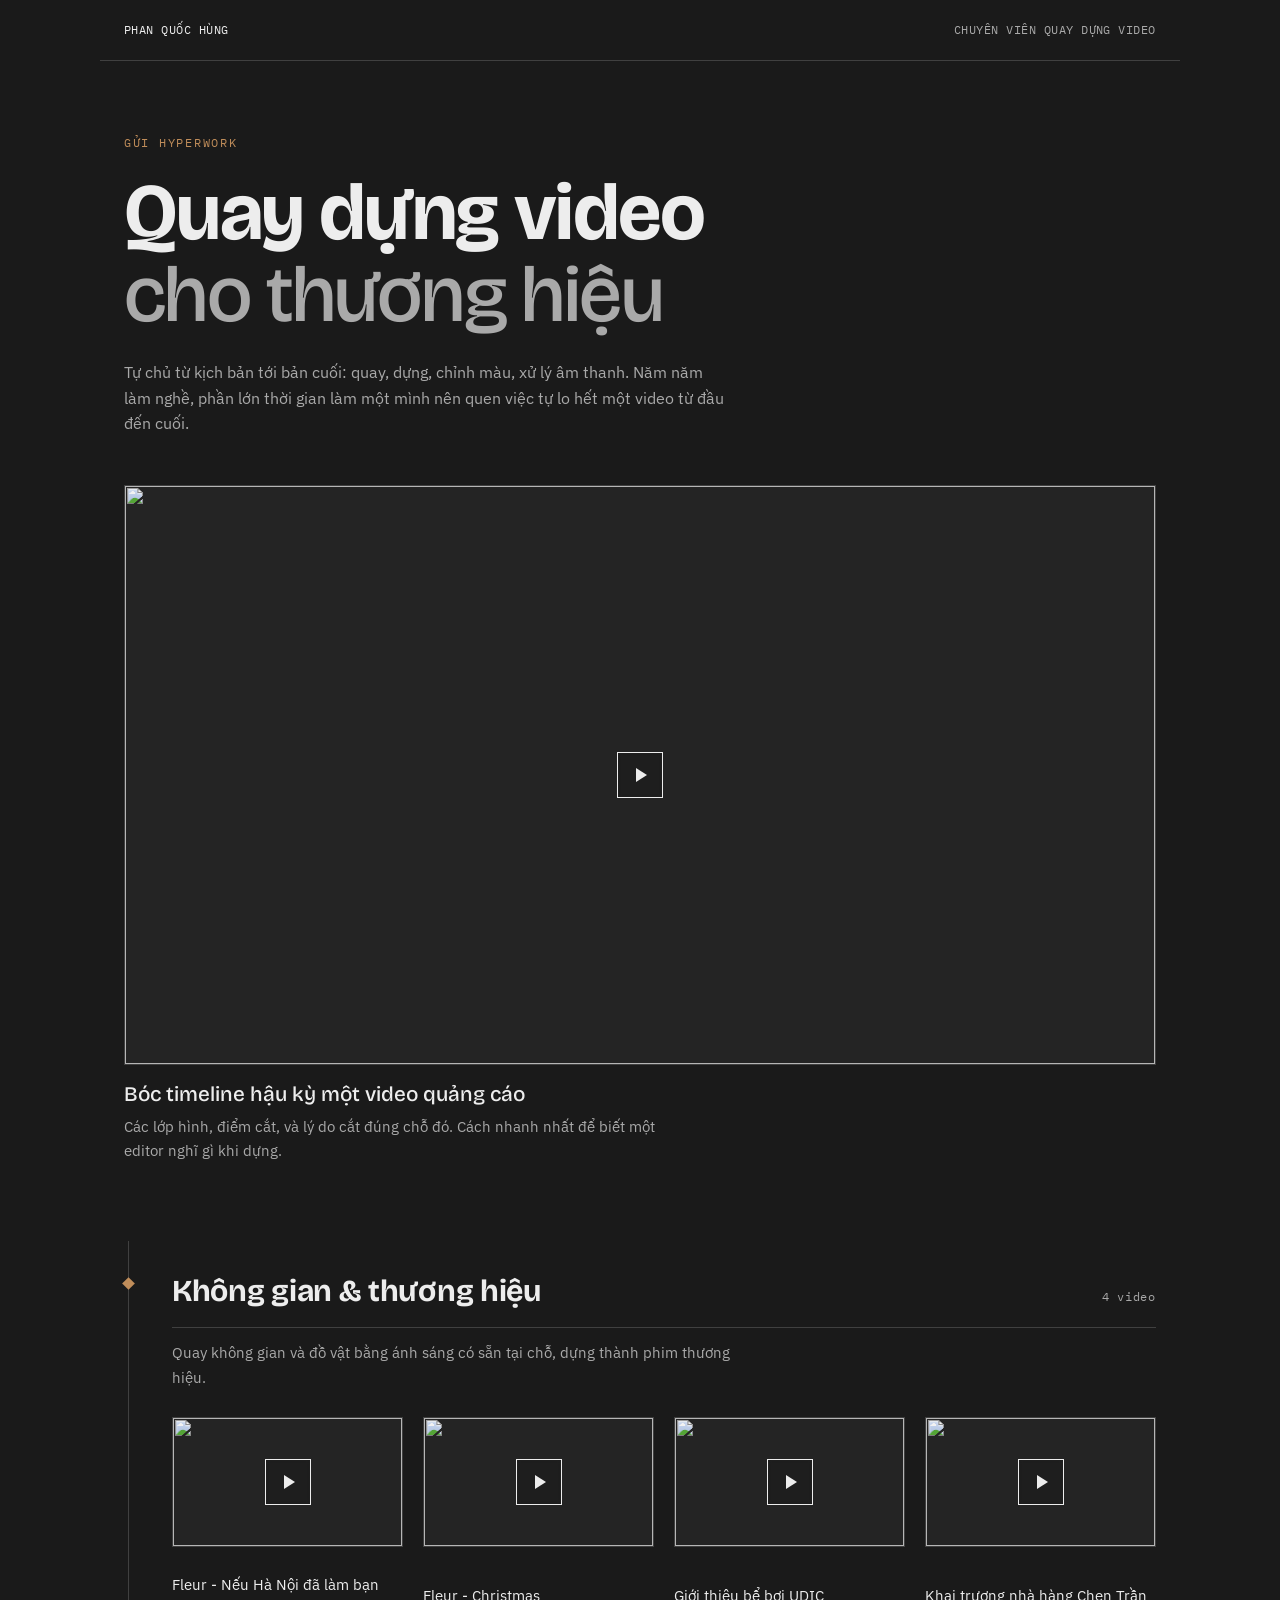
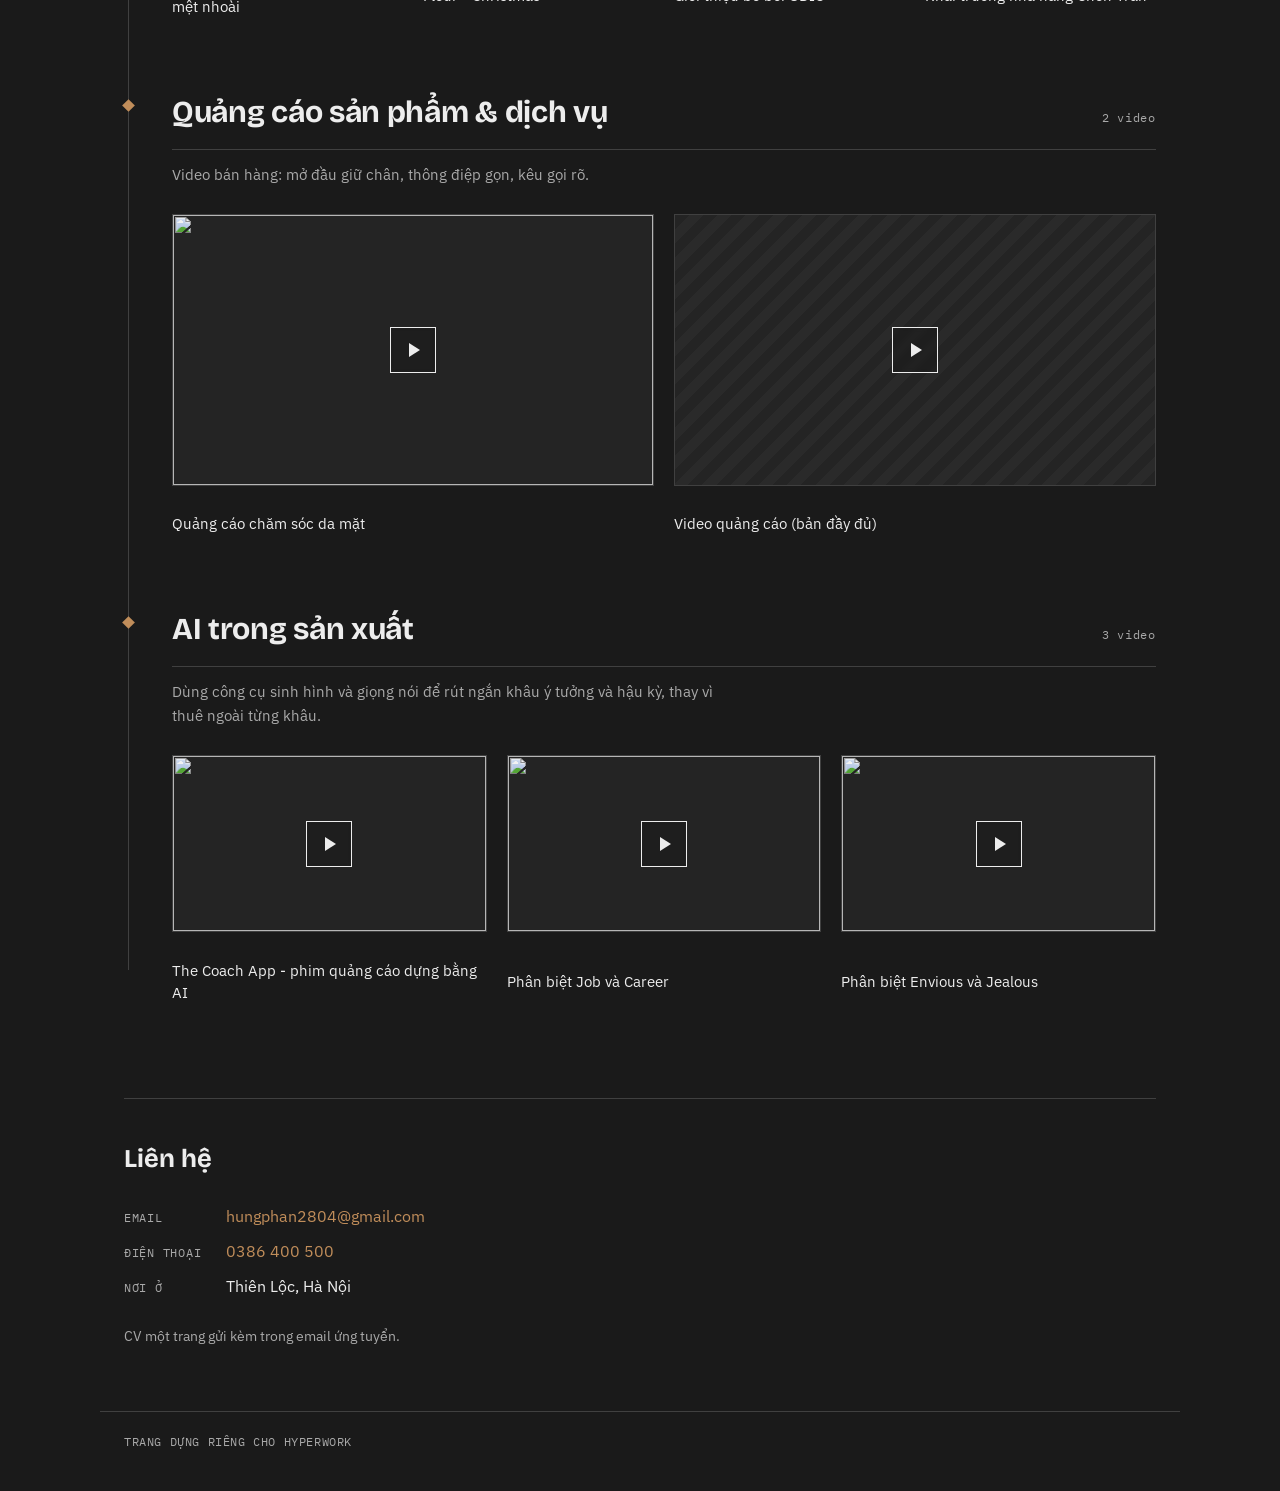
==== hyperwork/index.html @ 37f756fa "[Gemini-Mac] Them trang portfolio rieng cho HyperWork (fix khung video 16:9 va mau sac)" ====
<!DOCTYPE html>
<html lang="vi">
<head>
  <meta charset="UTF-8" />
  <meta name="viewport" content="width=device-width, initial-scale=1.0" />
  <title>Phan Quốc Hùng — Quay dựng video</title>
  <meta name="description" content="Portfolio video của Phan Quốc Hùng, gửi HyperWork cho vị trí Chuyên viên Quay dựng Video." />
  <!-- Trang nay viet cho MOT cong ty, khong phai trang cong khai. -->
  <meta name="robots" content="noindex" />
  <link rel="preconnect" href="https://fonts.googleapis.com" />
  <link rel="preconnect" href="https://fonts.gstatic.com" crossorigin />
  <link href="https://fonts.googleapis.com/css2?family=Bricolage+Grotesque:opsz,wght@12..96,500;12..96,700&family=IBM+Plex+Mono:wght@400;500&family=IBM+Plex+Sans:wght@400;500&display=swap" rel="stylesheet" />
  <link rel="stylesheet" href="styles.css" />
</head>
<body>

<a class="bo-qua" href="#tac-pham">Bỏ qua, xem video</a>

<header class="dinh">
  <span class="dinh-ten">Phan Quốc Hùng</span>
  <span class="dinh-viec">Chuyên viên Quay dựng Video</span>
</header>

<main>
  <!-- ===== MO MAN: dat thang quan bai manh nhat len truoc ===== -->
  <section class="mo-man">
    <p class="nhan">Gửi HyperWork</p>
    <h1>
      Quay dựng video<br />
      <em>cho thương hiệu</em>
    </h1>
    <p class="dan">
      Tự chủ từ kịch bản tới bản cuối: quay, dựng, chỉnh màu, xử lý âm thanh.
      Năm năm làm nghề, phần lớn thời gian làm một mình nên quen việc tự lo hết
      một video từ đầu đến cuối.
    </p>

    <figure class="hero" id="hero"></figure>
  </section>

  <!-- ===== CAC NHOM TAC PHAM (app.js do vao) ===== -->
  <div id="tac-pham" class="truc"></div>

  <!-- ===== LIEN HE ===== -->
  <section class="lien-he" id="lien-he">
    <h2>Liên hệ</h2>
    <dl id="bang-lien-he"></dl>
    <p class="ghi-chu">CV một trang gửi kèm trong email ứng tuyển.</p>
  </section>
</main>

<footer class="chan">
  <span>Trang dựng riêng cho HyperWork</span>
</footer>

<script src="../data.js"></script>
<script src="videos.js"></script>
<script src="app.js"></script>
</body>
</html>
---- hyperwork/styles.css ----
/* ============================================================
   styles.css - trang portfolio video gui HyperWork

   Bang mau lay tu hyperwork.vn (charcoal #303030 + xam #a9a9a9),
   day sau thanh nen toi. Accent #C08D5A la mau go oc cho - vat lieu
   cua the gioi ban lam viec, khong phai mau neon.
   Moi cap mau da do tuong phan bang so truoc khi chot:
     chu #EDEDED / nen        14.87:1
     xam #A9A9A9 / mat the     6.60:1
     accent #C08D5A / mat the  5.32:1
   Vach #404040 chi la duong ke phu tro (khoi da tach bang khoang
   trang + tieu de), khong mang thong tin nen khong can dat 3:1.
   ============================================================ */

:root {
  --nen: #1a1a1a;
  --mat: #242424;
  --vach: #404040;
  --chu: #ededed;
  --chu-mo: #a9a9a9;
  --accent: #c08d5a;

  /* Du phong deu la sans-serif: neu mang ben nhan chan Google Fonts,
     trang van giu dung tinh than thay vi roi ve serif. */
  --display: "Bricolage Grotesque", "Helvetica Neue", Arial, sans-serif;
  --than: "IBM Plex Sans", system-ui, "Helvetica Neue", Arial, sans-serif;
  --mono: "IBM Plex Mono", ui-monospace, "SF Mono", Menlo, monospace;

  --rong: 1080px;
  --le-truc: 3rem; /* cho duong timeline doc ben trai */
}

*, *::before, *::after { box-sizing: border-box; }

body {
  margin: 0;
  background: var(--nen);
  color: var(--chu);
  font-family: var(--than);
  font-size: 1rem;
  line-height: 1.6;
  -webkit-font-smoothing: antialiased;
}

img { max-width: 100%; display: block; }

a { color: var(--accent); }

:focus-visible {
  outline: 2px solid var(--accent);
  outline-offset: 3px;
}

.bo-qua {
  position: absolute;
  left: -9999px;
}
.bo-qua:focus {
  left: 1rem;
  top: 1rem;
  z-index: 10;
  background: var(--accent);
  color: var(--nen);
  padding: 0.5rem 0.9rem;
  border-radius: 2px;
  text-decoration: none;
}

/* ---------- Thanh dinh ---------- */
.dinh {
  display: flex;
  justify-content: space-between;
  gap: 1rem;
  flex-wrap: wrap;
  max-width: var(--rong);
  margin: 0 auto;
  padding: 1.25rem 1.5rem;
  border-bottom: 1px solid var(--vach);
  font-family: var(--mono);
  font-size: 0.78rem;
  letter-spacing: 0.04em;
  text-transform: uppercase;
  color: var(--chu-mo);
}
.dinh-ten { color: var(--chu); }

main {
  max-width: var(--rong);
  margin: 0 auto;
  padding: 0 1.5rem;
}

/* ---------- Mo man ---------- */
.mo-man { padding: 4.5rem 0 3rem; }

.nhan {
  font-family: var(--mono);
  font-size: 0.78rem;
  letter-spacing: 0.14em;
  text-transform: uppercase;
  color: var(--accent);
  margin: 0 0 1.25rem;
}

.mo-man h1 {
  font-family: var(--display);
  font-weight: 700;
  font-size: clamp(2.5rem, 7vw, 5rem);
  line-height: 1.02;
  letter-spacing: -0.02em;
  margin: 0 0 1.5rem;
}
.mo-man h1 em {
  font-style: normal;
  font-weight: 500;
  color: var(--chu-mo);
}

.dan {
  max-width: 60ch;
  color: var(--chu-mo);
  margin: 0 0 3rem;
}

/* ---------- The video mo man ---------- */
.hero { margin: 0; }

.hero .khung { aspect-ratio: 16 / 9; }

.hero figcaption {
  margin-top: 1rem;
  display: grid;
  gap: 0.35rem;
  max-width: 56ch;
}
.hero .hero-ten {
  font-family: var(--display);
  font-weight: 500;
  font-size: 1.3rem;
  line-height: 1.3;
}
.hero .hero-chu-thich {
  color: var(--chu-mo);
  font-size: 0.95rem;
}

/* ---------- Truc timeline + cac nhom ---------- */
/* Duong doc + diem hinh thoi la ngon ngu cua ban dung phim
   (keyframe trong Premiere dung la hinh thoi). No neo vao chinh
   video mo man: mot ban boc timeline. */
.truc { position: relative; }

@media (min-width: 900px) {
  .truc { padding-left: var(--le-truc); }
  .truc::before {
    content: "";
    position: absolute;
    left: 4px; /* khop tam diem keyframe (rong 9px) ben duoi */
    top: 1.9rem;
    bottom: 3rem;
    width: 1px;
    background: var(--vach);
  }
}

.nhom { padding: 3.5rem 0 0; position: relative; }

.nhom-dau {
  /* Moc cho diem keyframe: neo vao DONG TIEU DE, khong phai dinh khoi,
     de diem luon ngang hang voi ten nhom. */
  position: relative;
  display: flex;
  align-items: baseline;
  justify-content: space-between;
  gap: 1rem;
  flex-wrap: wrap;
  border-bottom: 1px solid var(--vach);
  padding-bottom: 0.75rem;
  margin-bottom: 0.75rem;
}

.nhom h2 {
  font-family: var(--display);
  font-weight: 700;
  font-size: clamp(1.4rem, 3vw, 1.9rem);
  letter-spacing: -0.01em;
  margin: 0;
}

/* Diem keyframe tren truc */
@media (min-width: 900px) {
  .nhom h2::before {
    content: "";
    position: absolute;
    left: calc(var(--le-truc) * -1);
    top: 0.42em;
    width: 9px;
    height: 9px;
    background: var(--accent);
    transform: rotate(45deg);
  }
}

.dem {
  font-family: var(--mono);
  font-size: 0.78rem;
  letter-spacing: 0.06em;
  color: var(--chu-mo);
  white-space: nowrap;
}

.nhom-mo-ta {
  color: var(--chu-mo);
  max-width: 62ch;
  margin: 0 0 1.75rem;
  font-size: 0.95rem;
}

.luoi {
  display: grid;
  /* auto-fit chu khong phai auto-fill: cac nhom co 2, 3, 4 video deu lap
     day mot hang, khong de lai o trong hay hang le mot the. */
  grid-template-columns: repeat(auto-fit, minmax(200px, 1fr));
  gap: 1.5rem 1.25rem;
}

/* ---------- The video ---------- */
.the { display: grid; gap: 0.7rem; }

.khung,
.khung-iframe,
.the iframe,
.hero iframe {
  position: relative;
  aspect-ratio: 16 / 9;
  background: var(--mat);
  border: 1px solid var(--vach);
  overflow: hidden;
  padding: 0;
  width: 100%;
  cursor: pointer;
  display: block;
}

.khung img {
  width: 100%;
  height: 100%;
  object-fit: cover;
  filter: brightness(0.95);
  transition: filter 0.3s ease, transform 0.3s ease;
}

.khung:hover img,
.khung:focus-visible img {
  filter: brightness(1.08);
  transform: scale(1.03);
}

/* Nut phat */
.phat {
  position: absolute;
  inset: 0;
  display: grid;
  place-items: center;
  pointer-events: none;
}
.phat span {
  width: 46px;
  height: 46px;
  border: 1px solid var(--chu);
  background: rgba(26, 26, 26, 0.55);
  backdrop-filter: blur(2px);
  display: grid;
  place-items: center;
  transition: background 0.25s ease, border-color 0.25s ease;
}
.phat span::after {
  content: "";
  border-left: 11px solid var(--chu);
  border-top: 7px solid transparent;
  border-bottom: 7px solid transparent;
  margin-left: 3px;
}
.khung:hover .phat span,
.khung:focus-visible .phat span {
  background: var(--accent);
  border-color: var(--accent);
}
.khung:hover .phat span::after,
.khung:focus-visible .phat span::after {
  border-left-color: var(--nen);
}

/* O thay the cho video Drive (khong lay duoc anh dai dien) */
.khung.khong-anh {
  display: grid;
  place-items: center;
  background:
    repeating-linear-gradient(
      135deg,
      var(--mat) 0 10px,
      #2a2a2a 10px 20px
    );
}

.khung iframe {
  width: 100%;
  height: 100%;
  border: 0;
  display: block;
}

.the-ten {
  font-size: 0.95rem;
  line-height: 1.45;
}

/* ---------- Lien he ---------- */
.lien-he {
  margin: 5rem 0 0;
  padding: 2.5rem 0 0;
  border-top: 1px solid var(--vach);
}
.lien-he h2 {
  font-family: var(--display);
  font-weight: 700;
  font-size: 1.6rem;
  margin: 0 0 1.5rem;
}
.lien-he dl {
  display: grid;
  grid-template-columns: max-content 1fr;
  gap: 0.6rem 1.5rem;
  margin: 0 0 1.5rem;
  align-items: baseline;
}
.lien-he dt {
  font-family: var(--mono);
  font-size: 0.78rem;
  letter-spacing: 0.06em;
  text-transform: uppercase;
  color: var(--chu-mo);
}
.lien-he dd { margin: 0; }
.lien-he dd a { text-decoration: none; }
.lien-he dd a:hover { text-decoration: underline; }
.ghi-chu { color: var(--chu-mo); font-size: 0.9rem; margin: 0; }

.chan {
  max-width: var(--rong);
  margin: 4rem auto 0;
  padding: 1.25rem 1.5rem 2.5rem;
  border-top: 1px solid var(--vach);
  font-family: var(--mono);
  font-size: 0.75rem;
  letter-spacing: 0.05em;
  text-transform: uppercase;
  color: var(--chu-mo);
}

/* ---------- Hien dan khi cuon ---------- */
.ra {
  opacity: 0;
  transform: translateY(14px);
  transition: opacity 0.6s ease, transform 0.6s ease;
}
.ra.hien { opacity: 1; transform: none; }

@media (prefers-reduced-motion: reduce) {
  *, *::before, *::after {
    animation-duration: 0.01ms !important;
    transition-duration: 0.01ms !important;
  }
  .ra { opacity: 1; transform: none; }
}

@media (max-width: 560px) {
  .mo-man { padding: 3rem 0 2rem; }
  .luoi { grid-template-columns: 1fr; }
  .lien-he dl { grid-template-columns: 1fr; gap: 0.15rem; }
  .lien-he dt { margin-top: 0.75rem; }
}
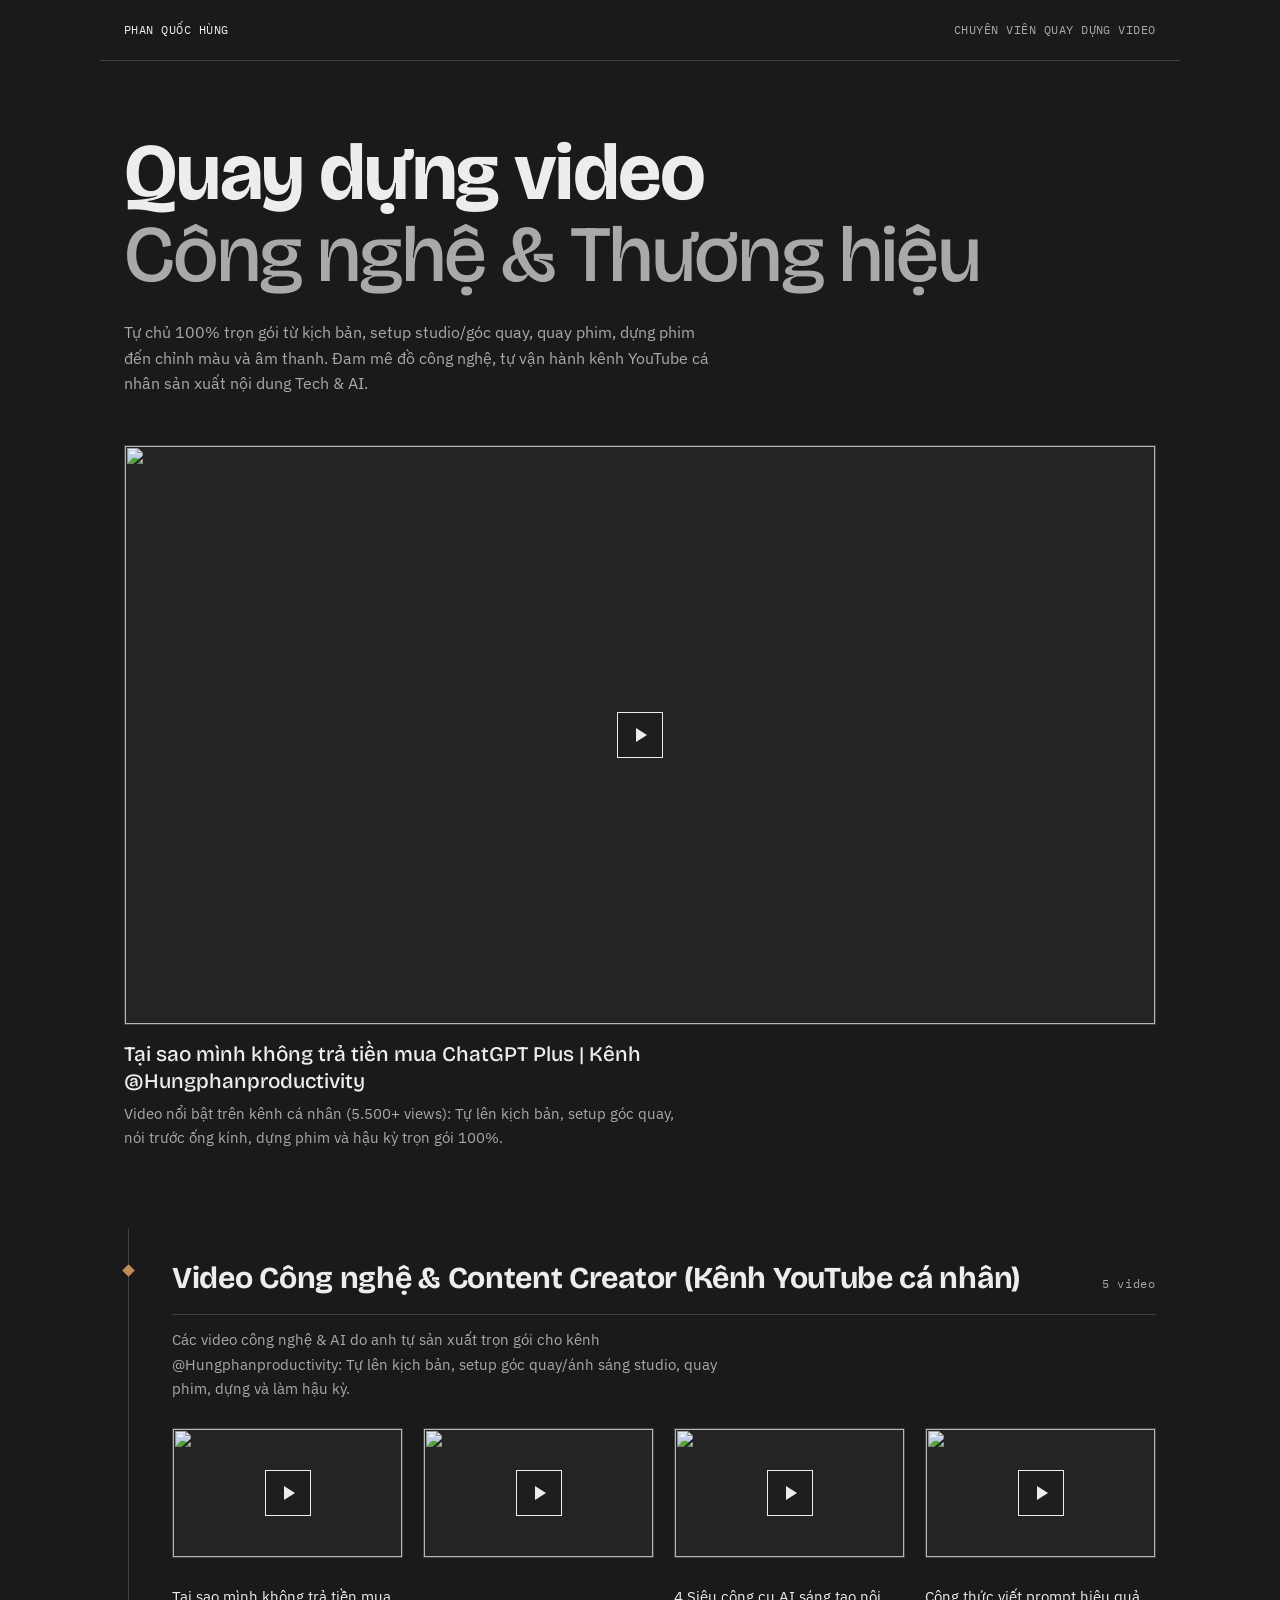
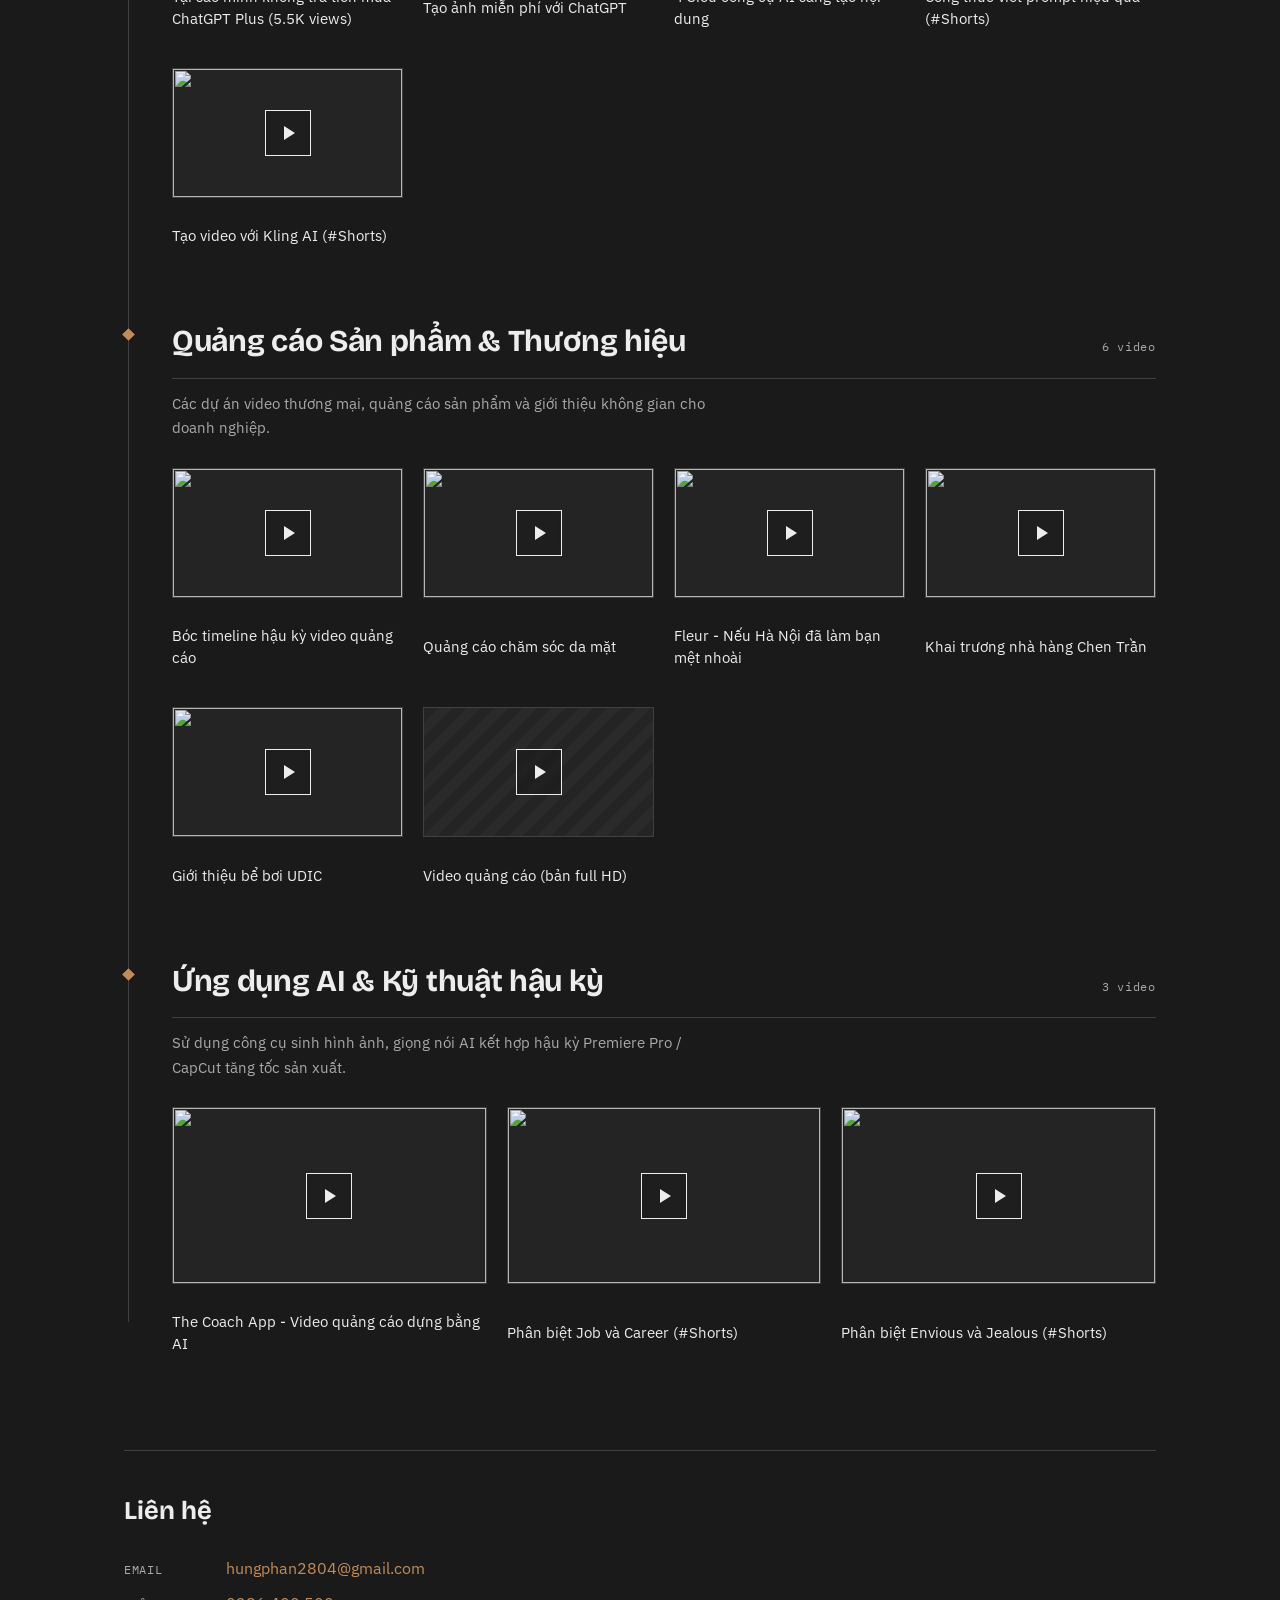
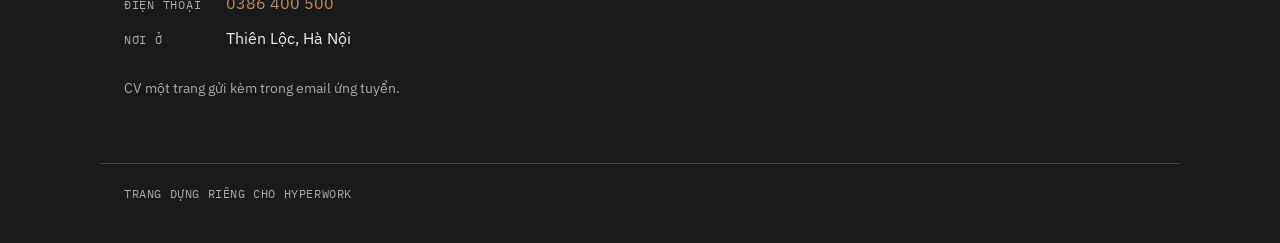
==== commit 85fdc383: "[Gemini-Mac] Bo nhan Giai HyperWork va dua cac video Tech YouTube len vi tri uu tien hang dau" ====
--- a/hyperwork/index.html
+++ b/hyperwork/index.html
@@ -24,15 +24,12 @@
 <main>
   <!-- ===== MO MAN: dat thang quan bai manh nhat len truoc ===== -->
   <section class="mo-man">
-    <p class="nhan">Gửi HyperWork</p>
     <h1>
       Quay dựng video<br />
-      <em>cho thương hiệu</em>
+      <em>Công nghệ &amp; Thương hiệu</em>
     </h1>
     <p class="dan">
-      Tự chủ từ kịch bản tới bản cuối: quay, dựng, chỉnh màu, xử lý âm thanh.
-      Năm năm làm nghề, phần lớn thời gian làm một mình nên quen việc tự lo hết
-      một video từ đầu đến cuối.
+      Tự chủ 100% trọn gói từ kịch bản, setup studio/góc quay, quay phim, dựng phim đến chỉnh màu và âm thanh. Đam mê đồ công nghệ, tự vận hành kênh YouTube cá nhân sản xuất nội dung Tech &amp; AI.
     </p>
 
     <figure class="hero" id="hero"></figure>
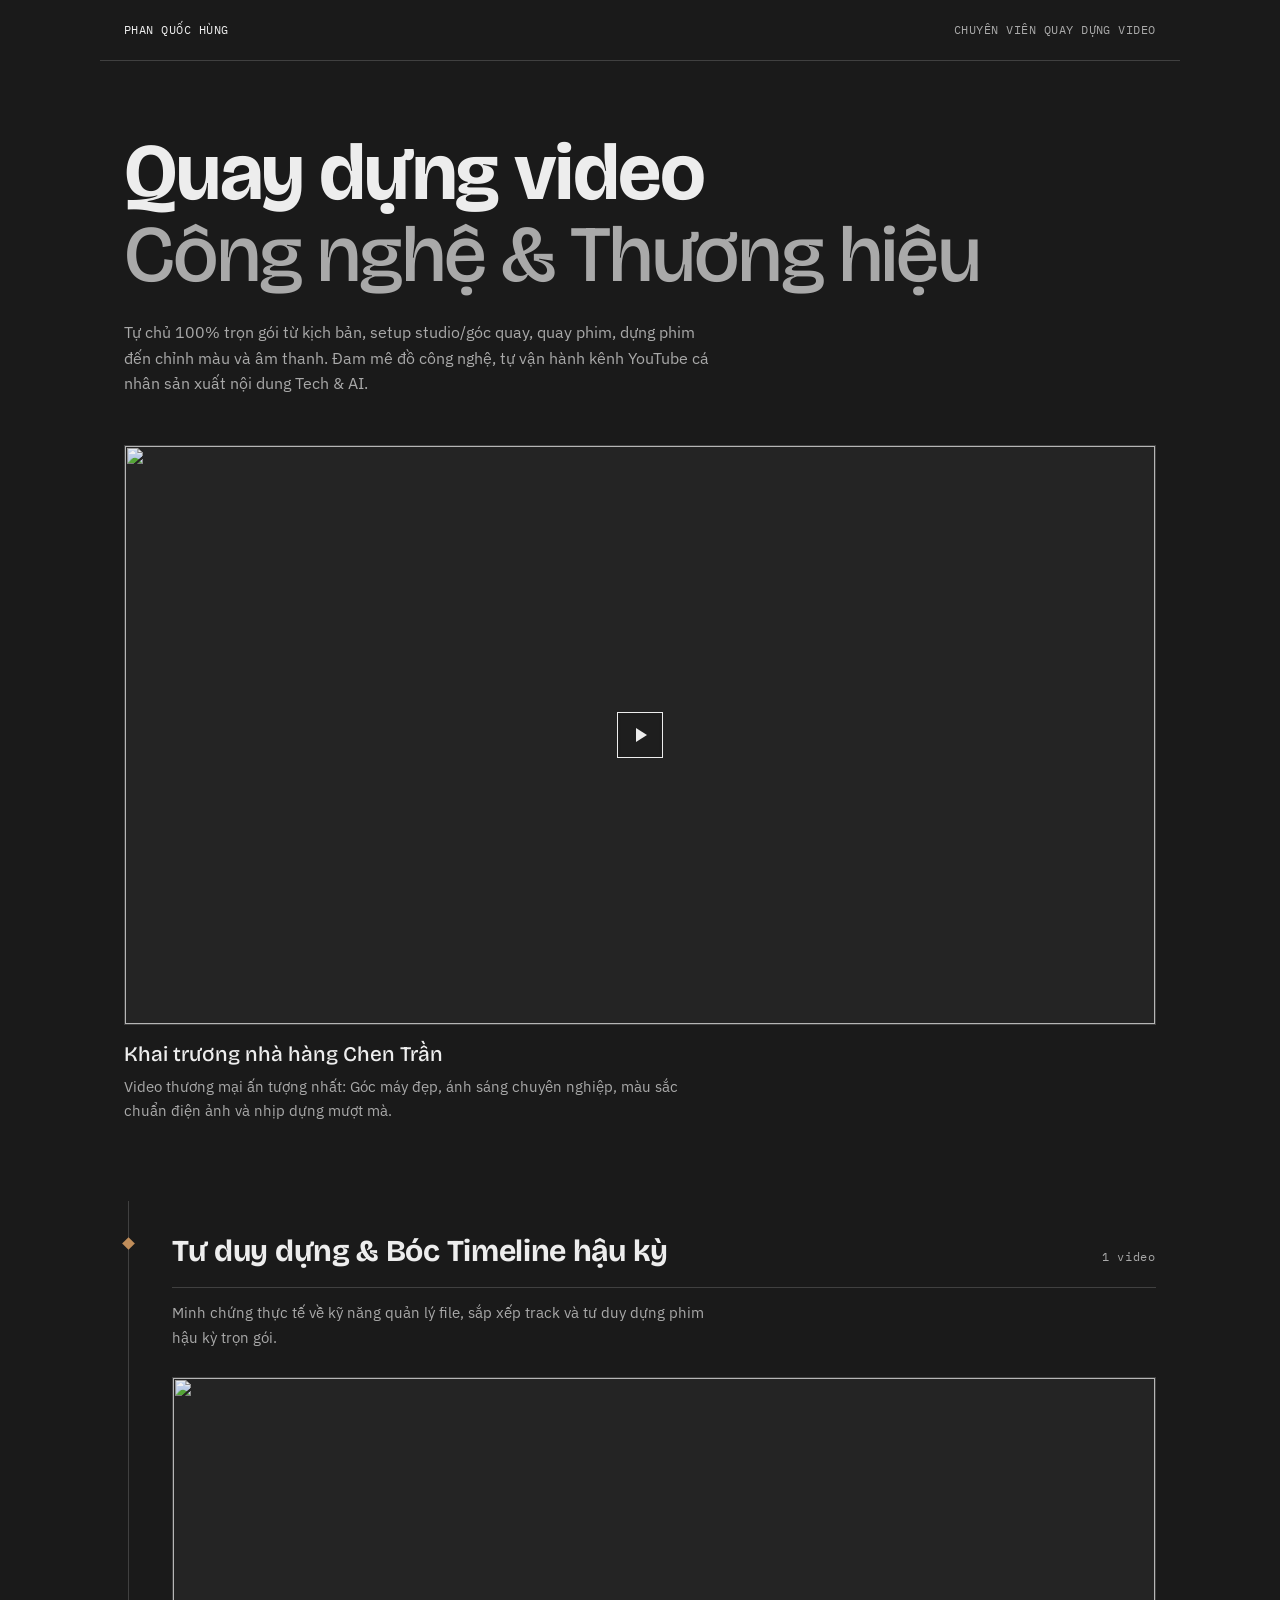
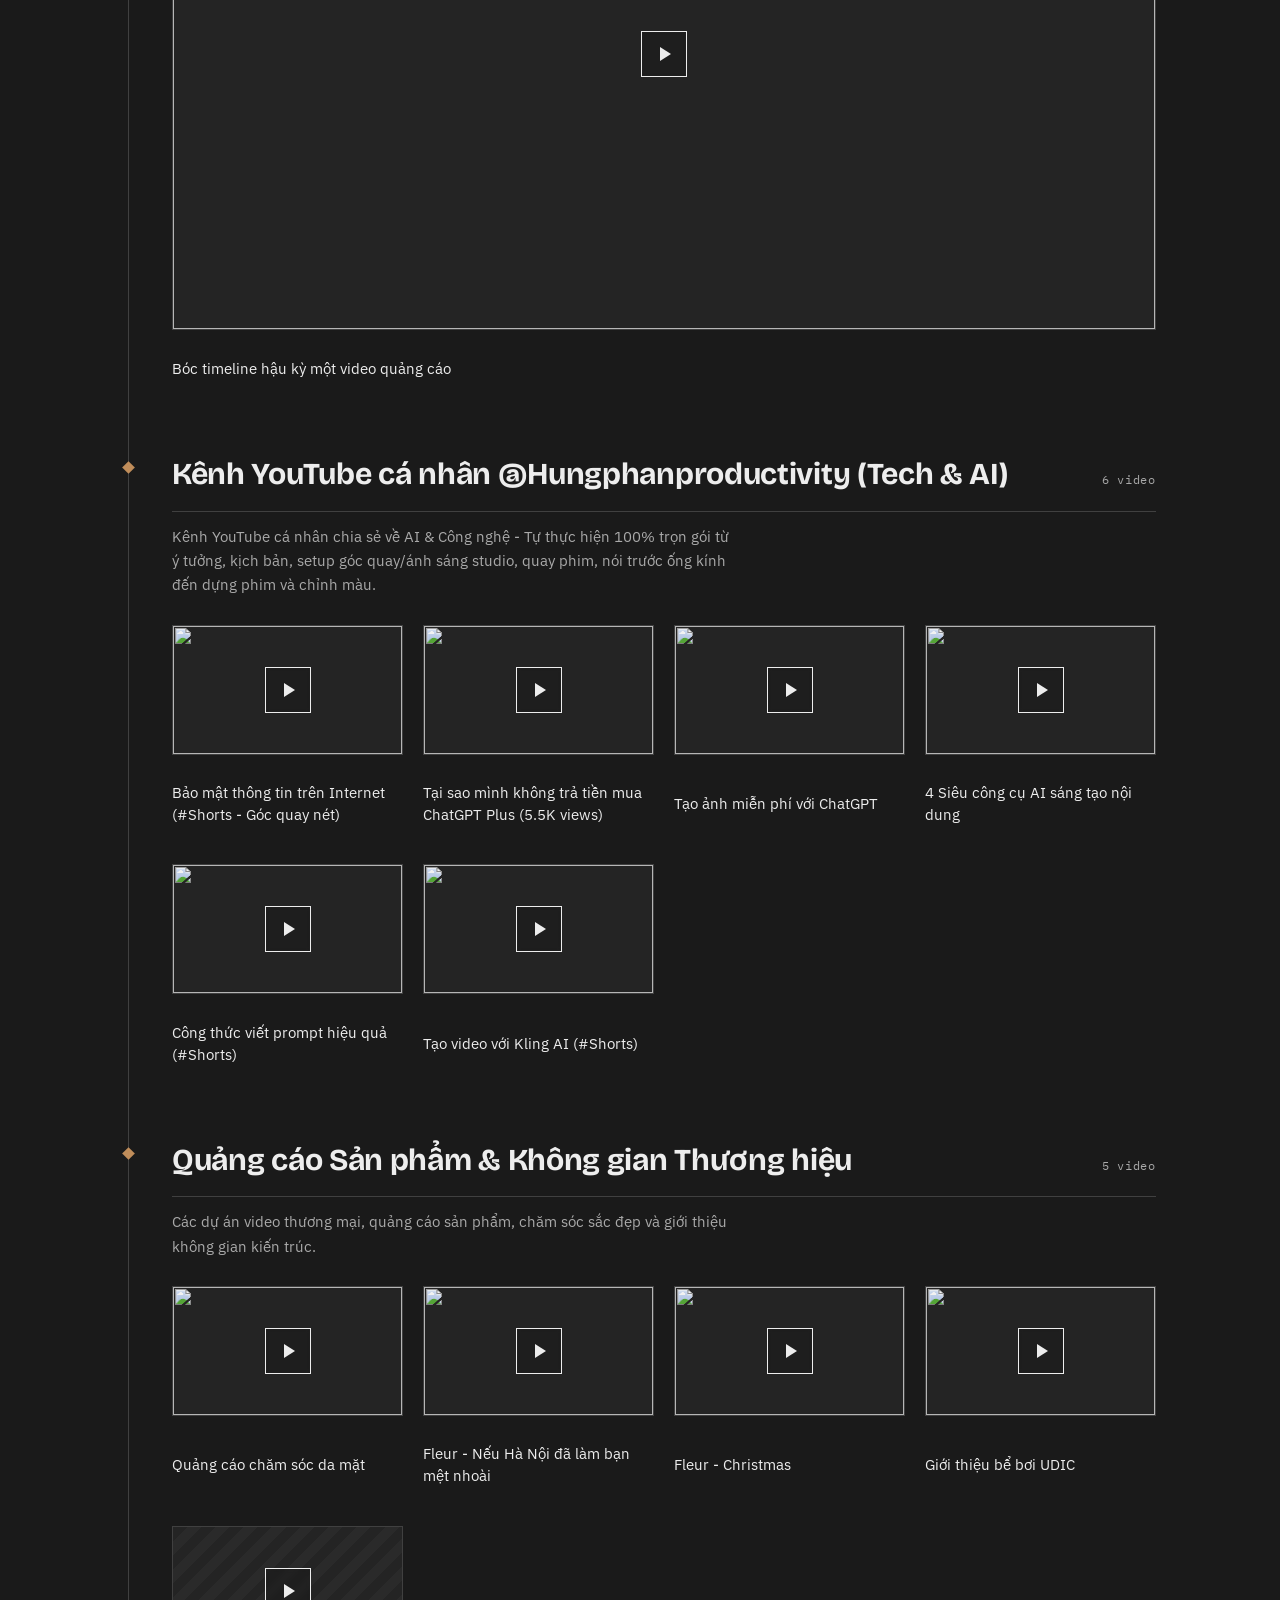
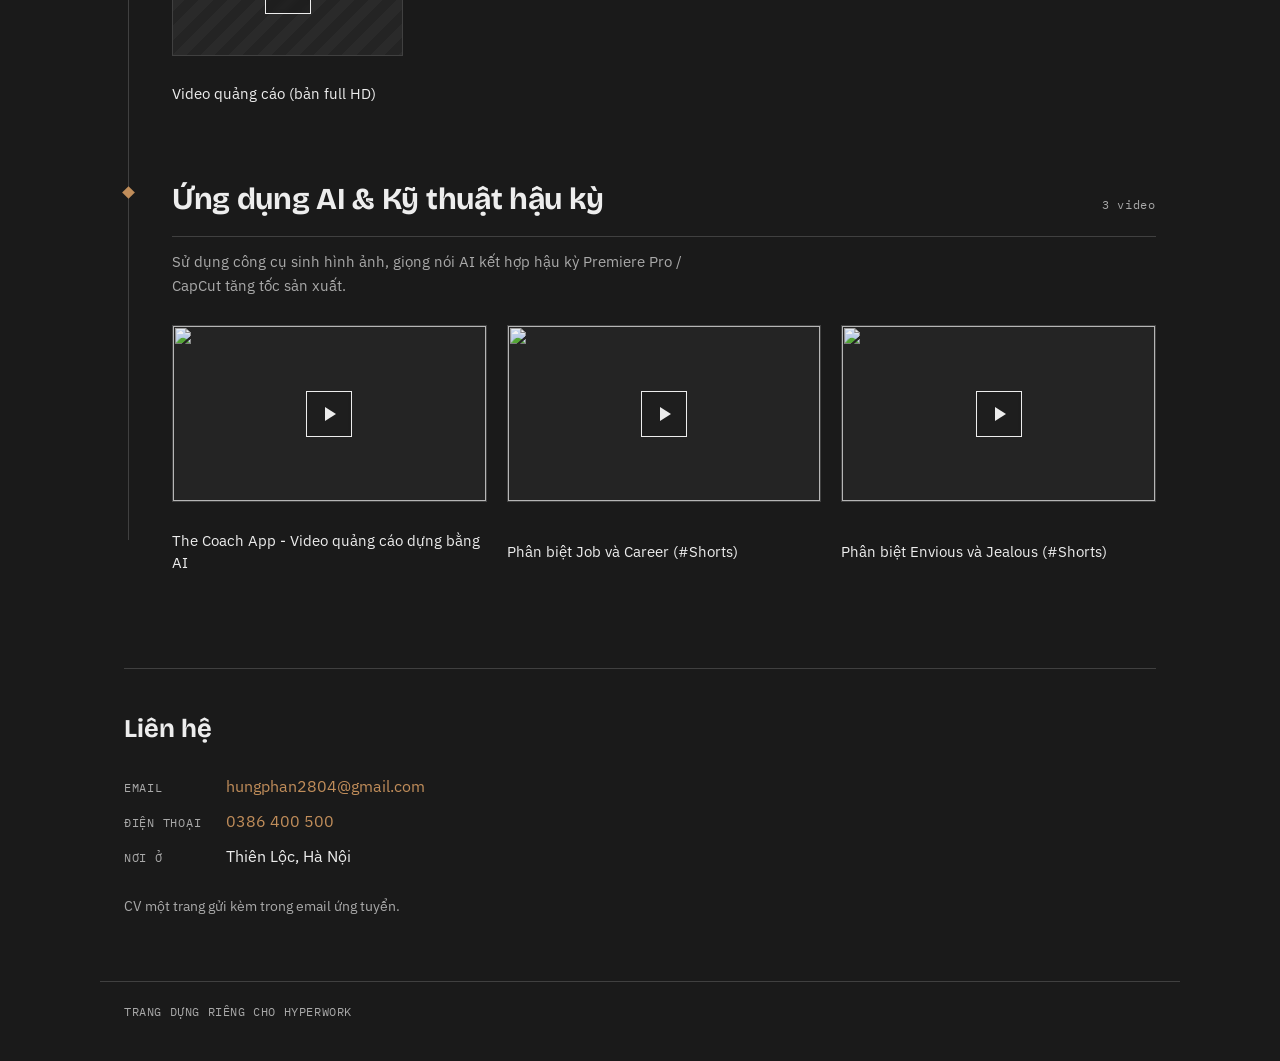
==== commit 92968591: "[Gemini-Mac] Set Chen Tran video as hero, add timeline section, youtube channel section with shorts " ====
--- a/hyperwork/index.html
+++ b/hyperwork/index.html
@@ -10,7 +10,7 @@
   <link rel="preconnect" href="https://fonts.googleapis.com" />
   <link rel="preconnect" href="https://fonts.gstatic.com" crossorigin />
   <link href="https://fonts.googleapis.com/css2?family=Bricolage+Grotesque:opsz,wght@12..96,500;12..96,700&family=IBM+Plex+Mono:wght@400;500&family=IBM+Plex+Sans:wght@400;500&display=swap" rel="stylesheet" />
-  <link rel="stylesheet" href="styles.css" />
+  <link rel="stylesheet" href="styles.css?v=20260818_3" />
 </head>
 <body>
 
@@ -50,8 +50,8 @@
   <span>Trang dựng riêng cho HyperWork</span>
 </footer>
 
-<script src="../data.js"></script>
-<script src="videos.js"></script>
-<script src="app.js"></script>
+<script src="../data.js?v=20260818_3"></script>
+<script src="videos.js?v=20260818_3"></script>
+<script src="app.js?v=20260818_3"></script>
 </body>
 </html>
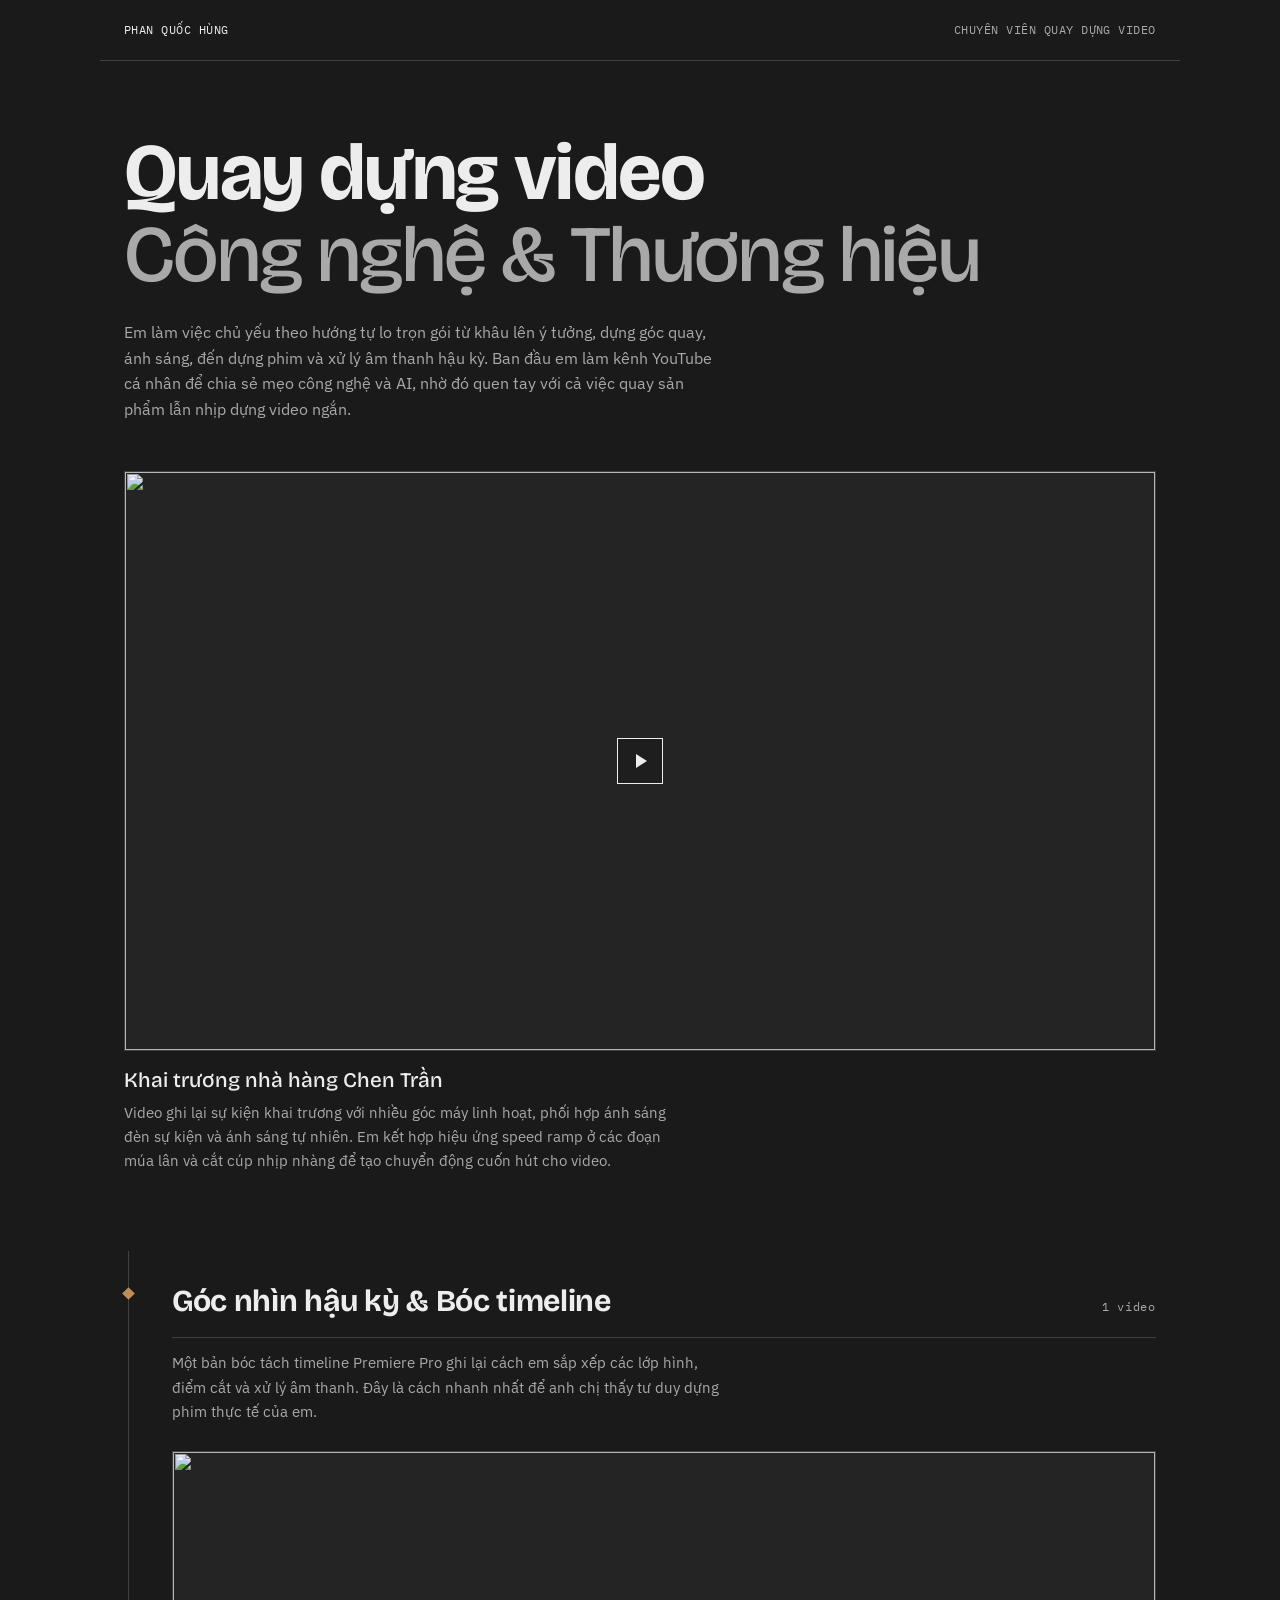
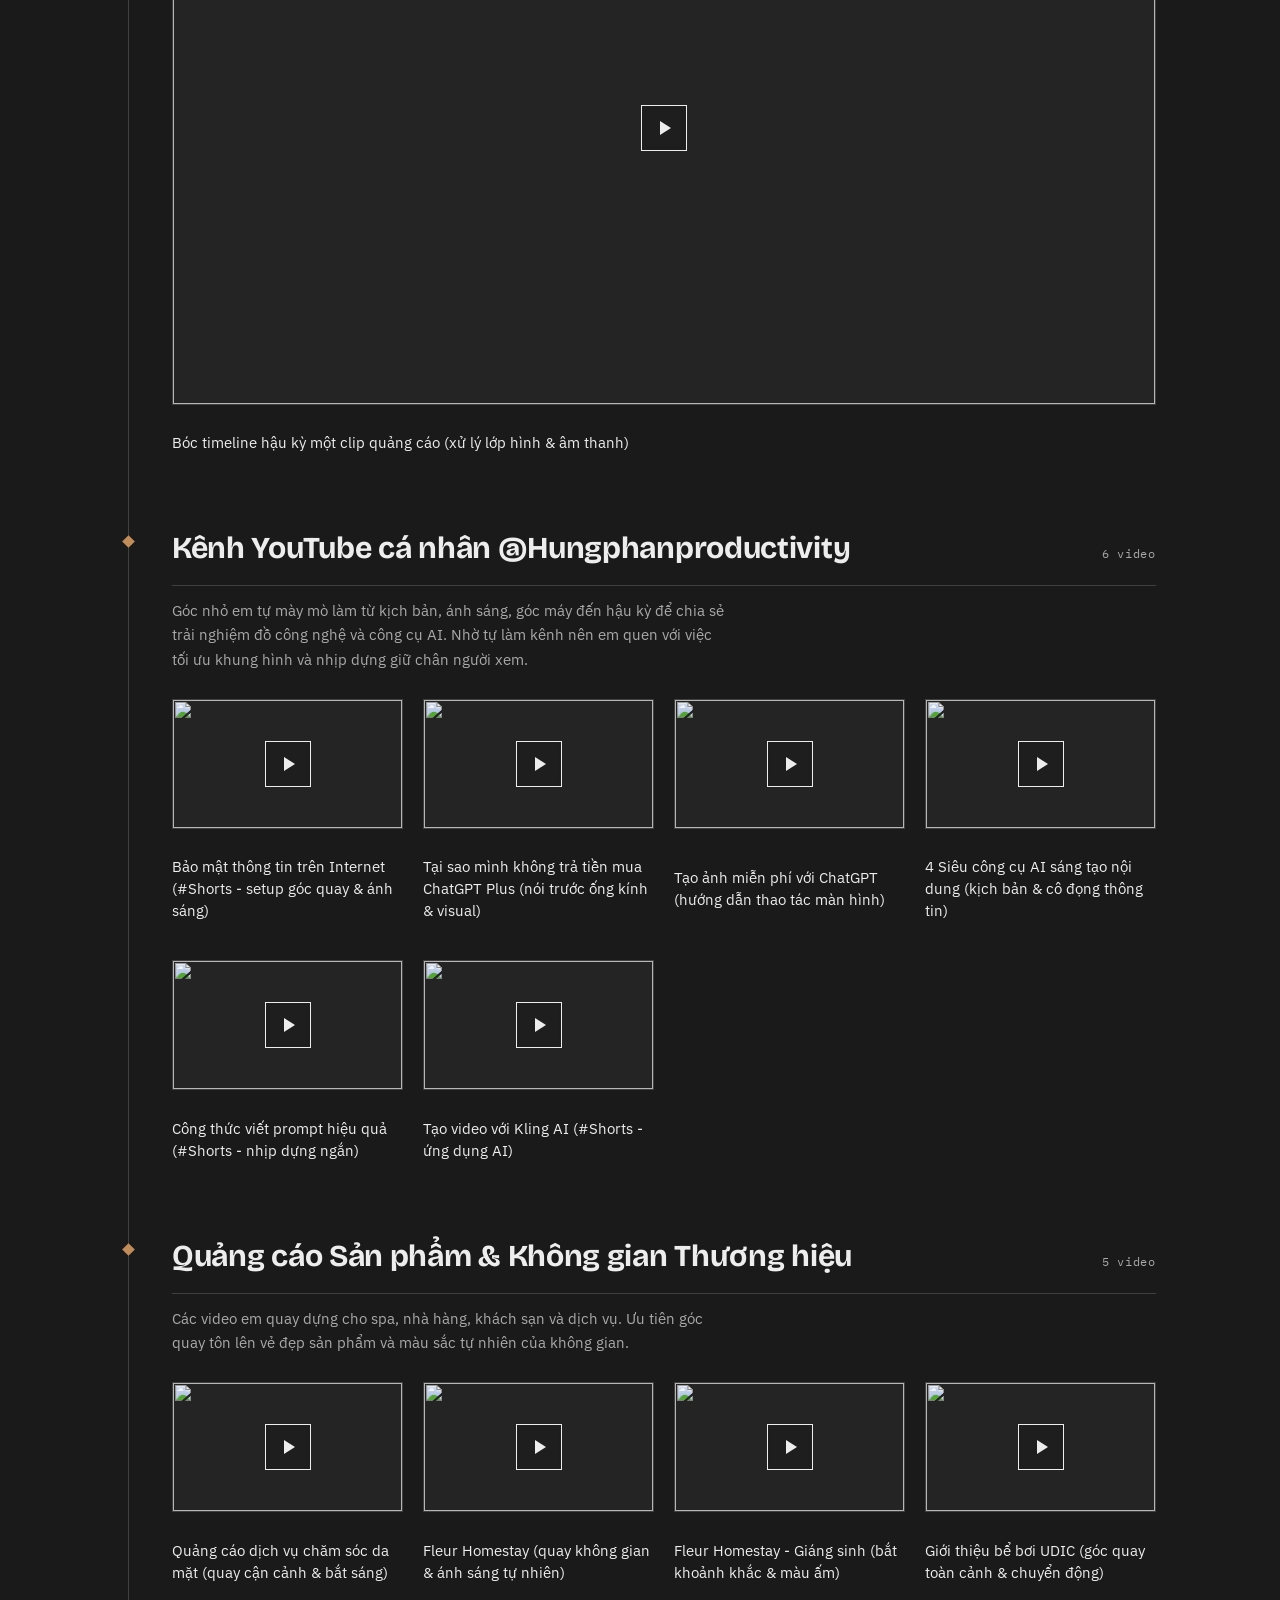
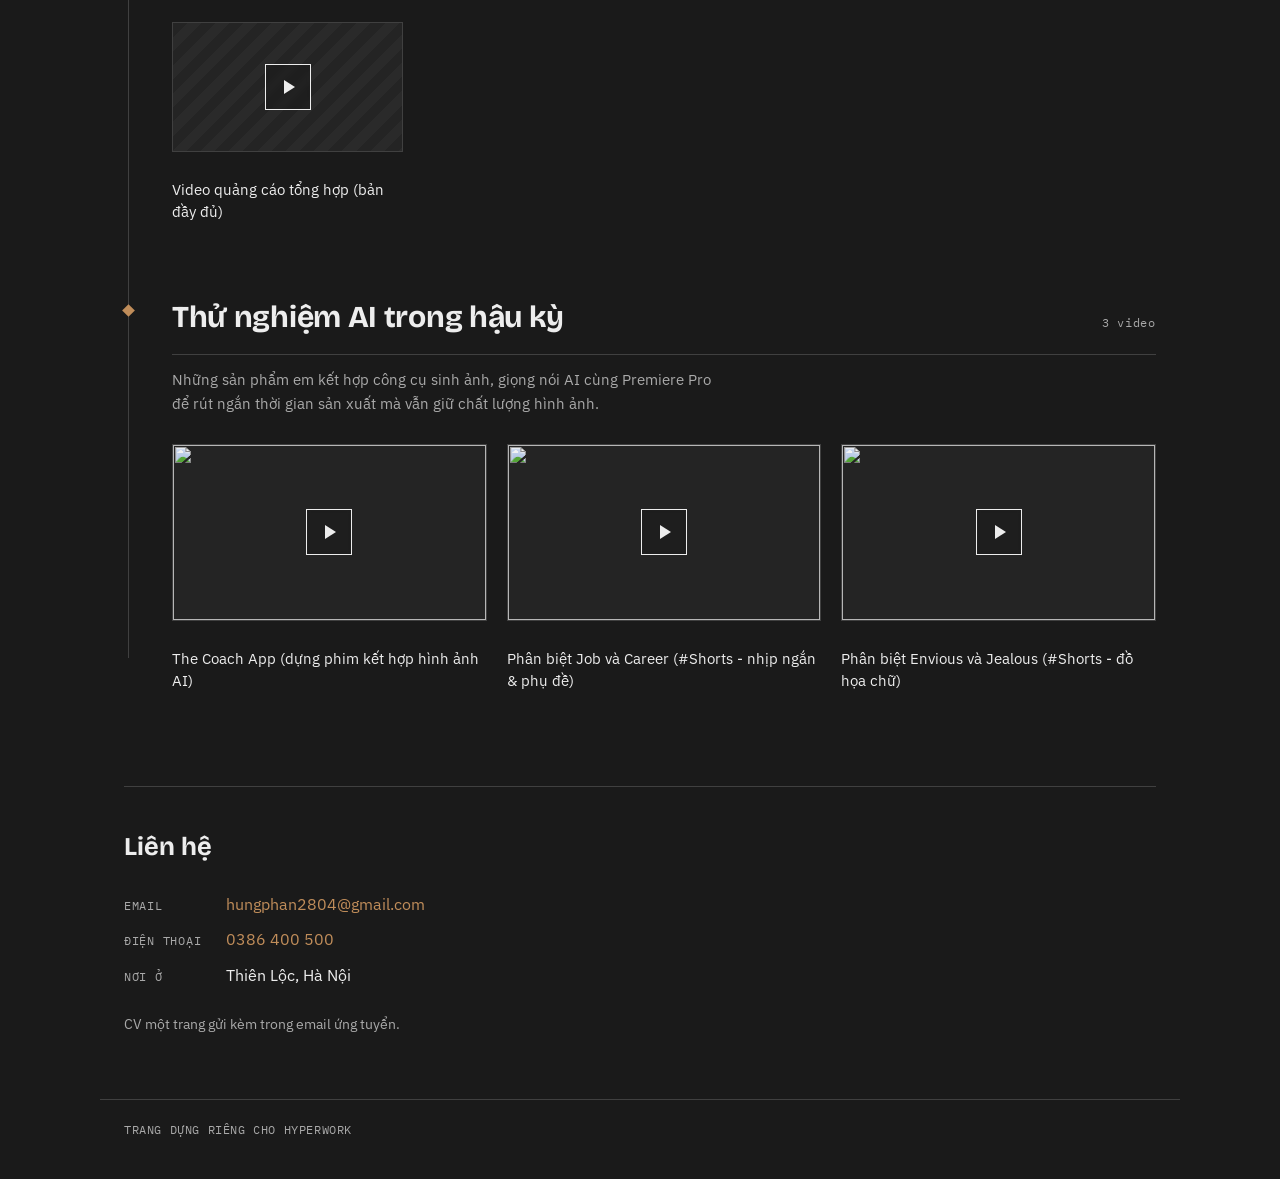
==== commit 41f0d85e: "[Gemini-Mac] Cap nhat van phong mo ta khiem ton va chi tiet ky thuat quay dung" ====
--- a/hyperwork/index.html
+++ b/hyperwork/index.html
@@ -10,7 +10,7 @@
   <link rel="preconnect" href="https://fonts.googleapis.com" />
   <link rel="preconnect" href="https://fonts.gstatic.com" crossorigin />
   <link href="https://fonts.googleapis.com/css2?family=Bricolage+Grotesque:opsz,wght@12..96,500;12..96,700&family=IBM+Plex+Mono:wght@400;500&family=IBM+Plex+Sans:wght@400;500&display=swap" rel="stylesheet" />
-  <link rel="stylesheet" href="styles.css?v=20260818_3" />
+  <link rel="stylesheet" href="styles.css?v=20260818_4" />
 </head>
 <body>
 
@@ -29,7 +29,7 @@
       <em>Công nghệ &amp; Thương hiệu</em>
     </h1>
     <p class="dan">
-      Tự chủ 100% trọn gói từ kịch bản, setup studio/góc quay, quay phim, dựng phim đến chỉnh màu và âm thanh. Đam mê đồ công nghệ, tự vận hành kênh YouTube cá nhân sản xuất nội dung Tech &amp; AI.
+      Em làm việc chủ yếu theo hướng tự lo trọn gói từ khâu lên ý tưởng, dựng góc quay, ánh sáng, đến dựng phim và xử lý âm thanh hậu kỳ. Ban đầu em làm kênh YouTube cá nhân để chia sẻ mẹo công nghệ và AI, nhờ đó quen tay với cả việc quay sản phẩm lẫn nhịp dựng video ngắn.
     </p>
 
     <figure class="hero" id="hero"></figure>
@@ -50,8 +50,8 @@
   <span>Trang dựng riêng cho HyperWork</span>
 </footer>
 
-<script src="../data.js?v=20260818_3"></script>
-<script src="videos.js?v=20260818_3"></script>
-<script src="app.js?v=20260818_3"></script>
+<script src="../data.js?v=20260818_4"></script>
+<script src="videos.js?v=20260818_4"></script>
+<script src="app.js?v=20260818_4"></script>
 </body>
 </html>
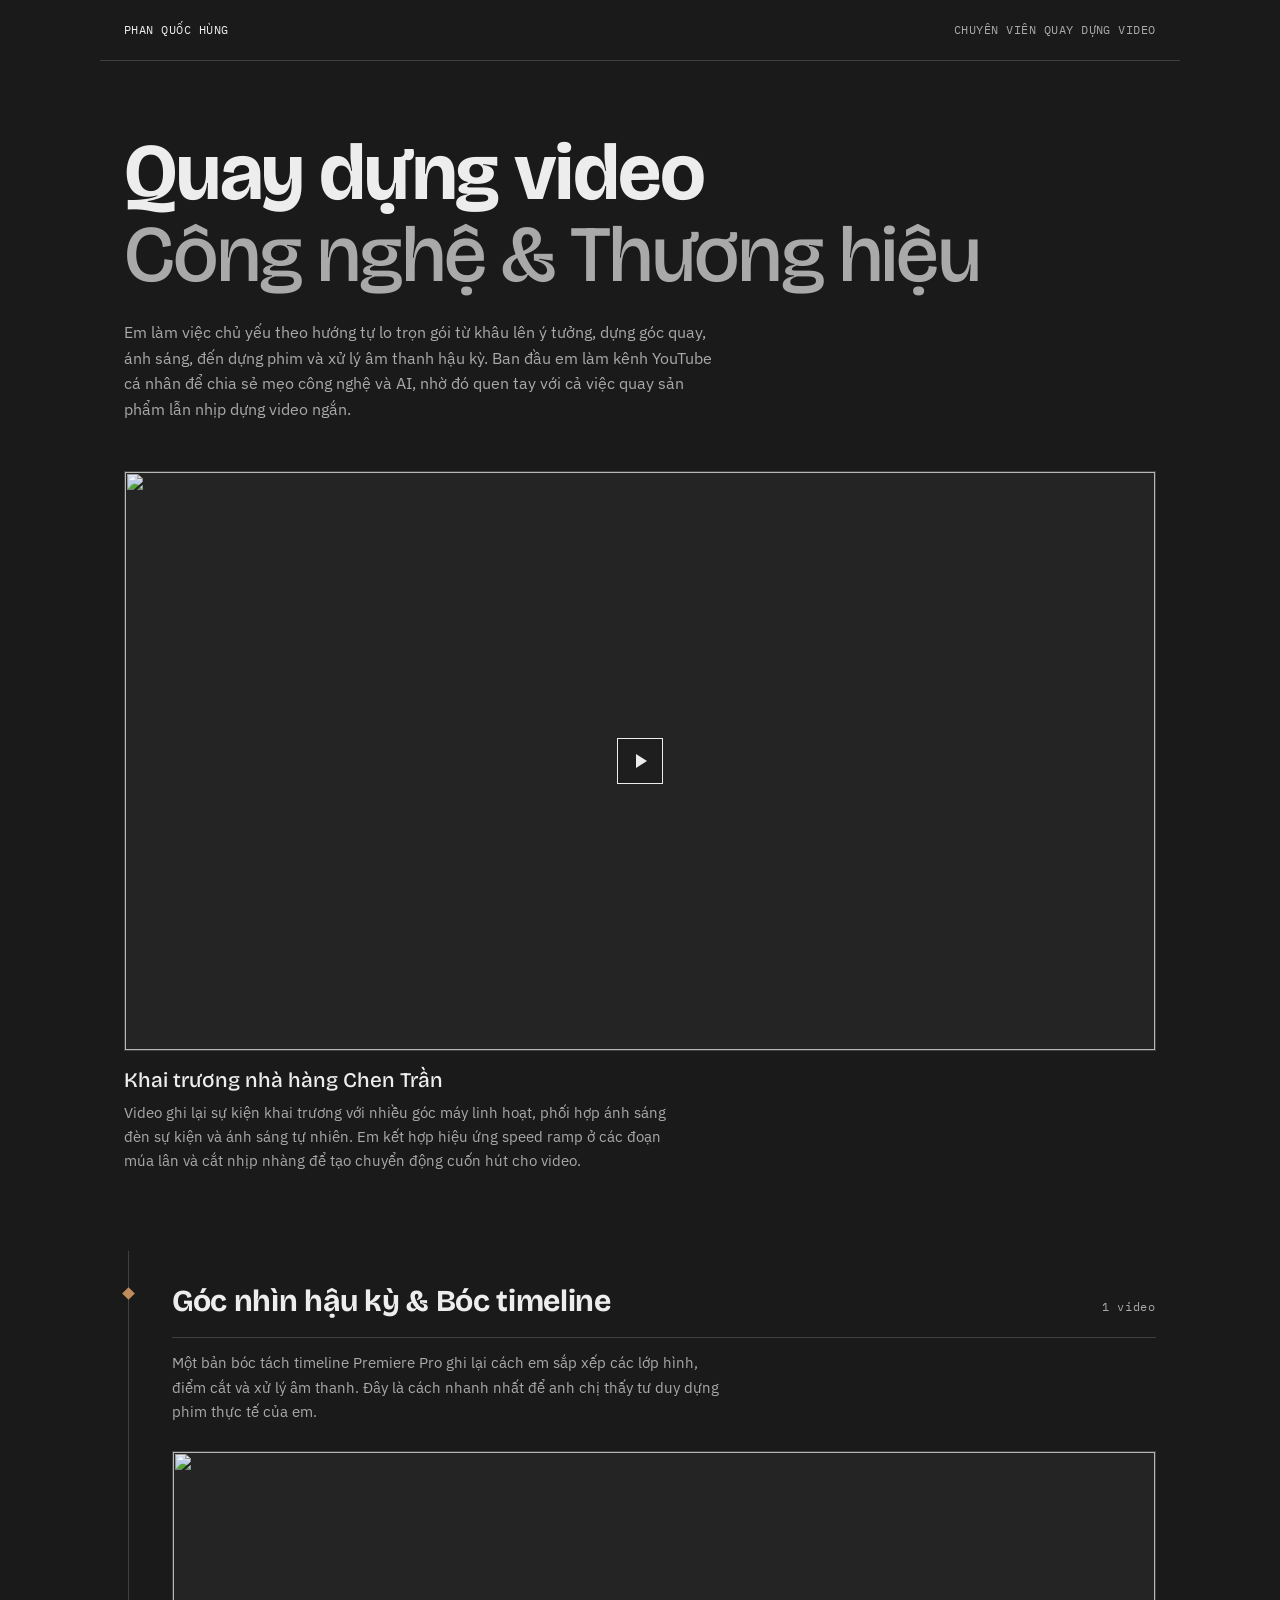
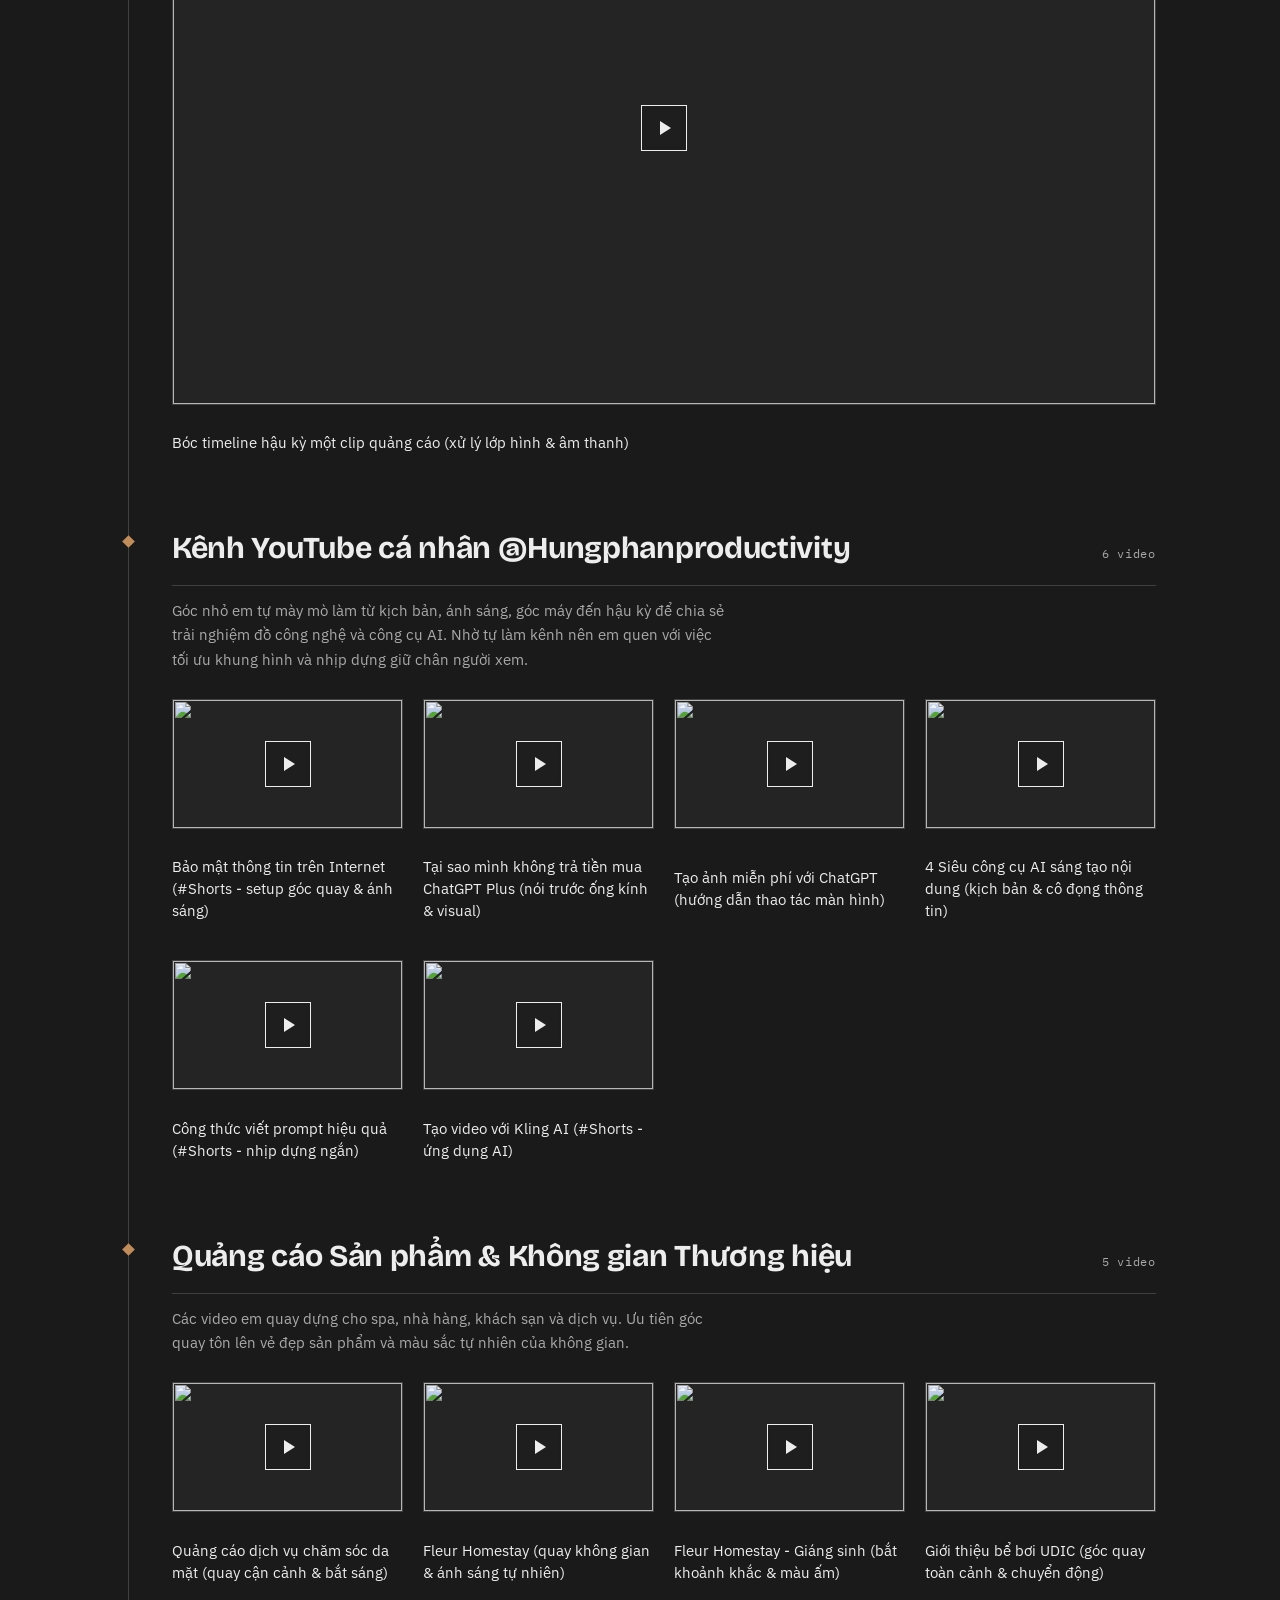
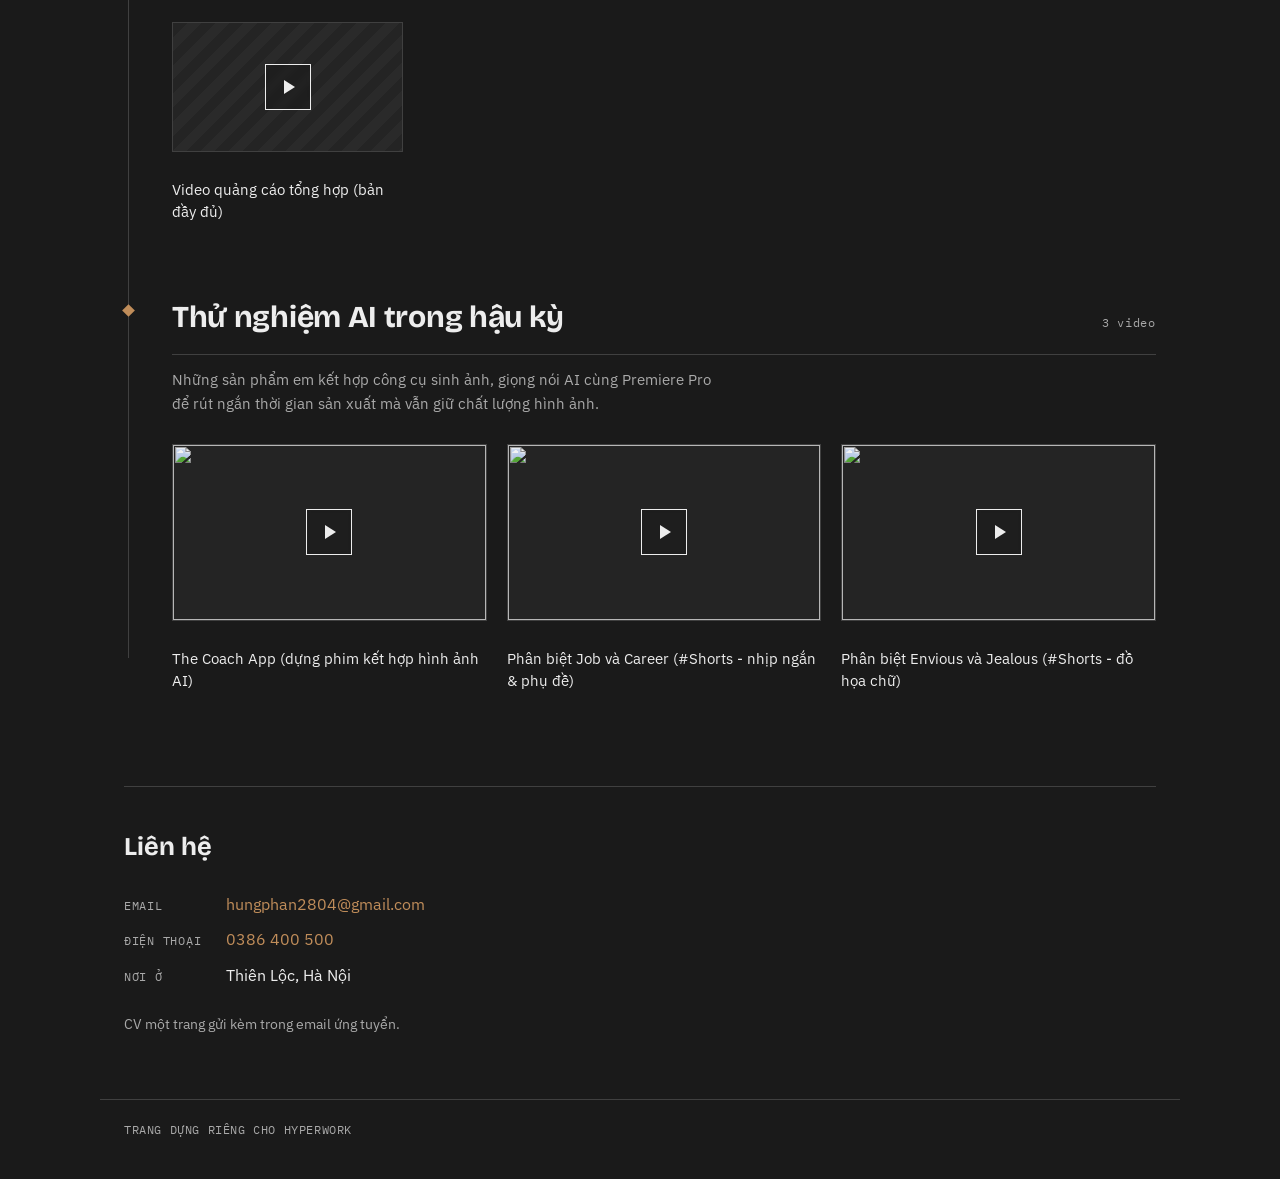
==== commit 06fda379: "[Gemini-Mac] Tinh chinh chu thich video Chen Tran (cat nhip nhang)" ====
--- a/hyperwork/index.html
+++ b/hyperwork/index.html
@@ -10,7 +10,7 @@
   <link rel="preconnect" href="https://fonts.googleapis.com" />
   <link rel="preconnect" href="https://fonts.gstatic.com" crossorigin />
   <link href="https://fonts.googleapis.com/css2?family=Bricolage+Grotesque:opsz,wght@12..96,500;12..96,700&family=IBM+Plex+Mono:wght@400;500&family=IBM+Plex+Sans:wght@400;500&display=swap" rel="stylesheet" />
-  <link rel="stylesheet" href="styles.css?v=20260818_4" />
+  <link rel="stylesheet" href="styles.css?v=20260818_5" />
 </head>
 <body>
 
@@ -50,8 +50,8 @@
   <span>Trang dựng riêng cho HyperWork</span>
 </footer>
 
-<script src="../data.js?v=20260818_4"></script>
-<script src="videos.js?v=20260818_4"></script>
-<script src="app.js?v=20260818_4"></script>
+<script src="../data.js?v=20260818_5"></script>
+<script src="videos.js?v=20260818_5"></script>
+<script src="app.js?v=20260818_5"></script>
 </body>
 </html>
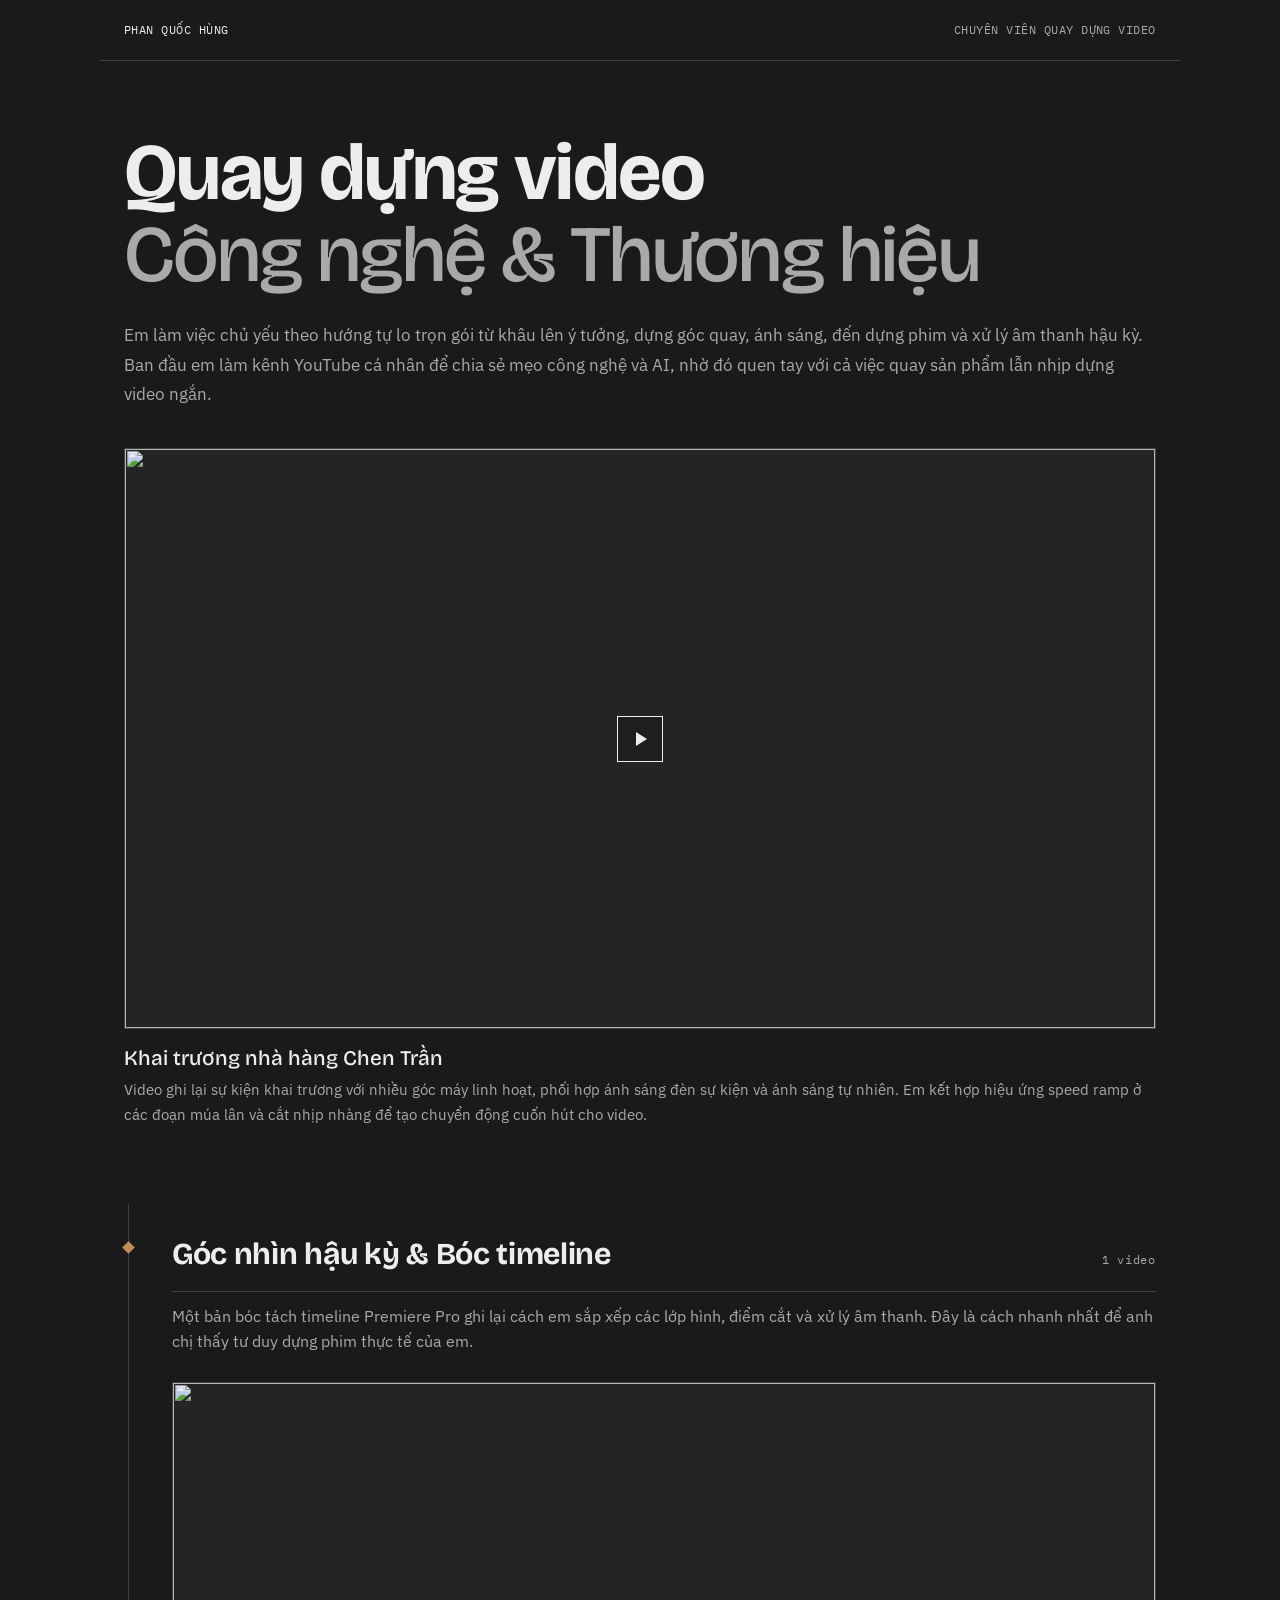
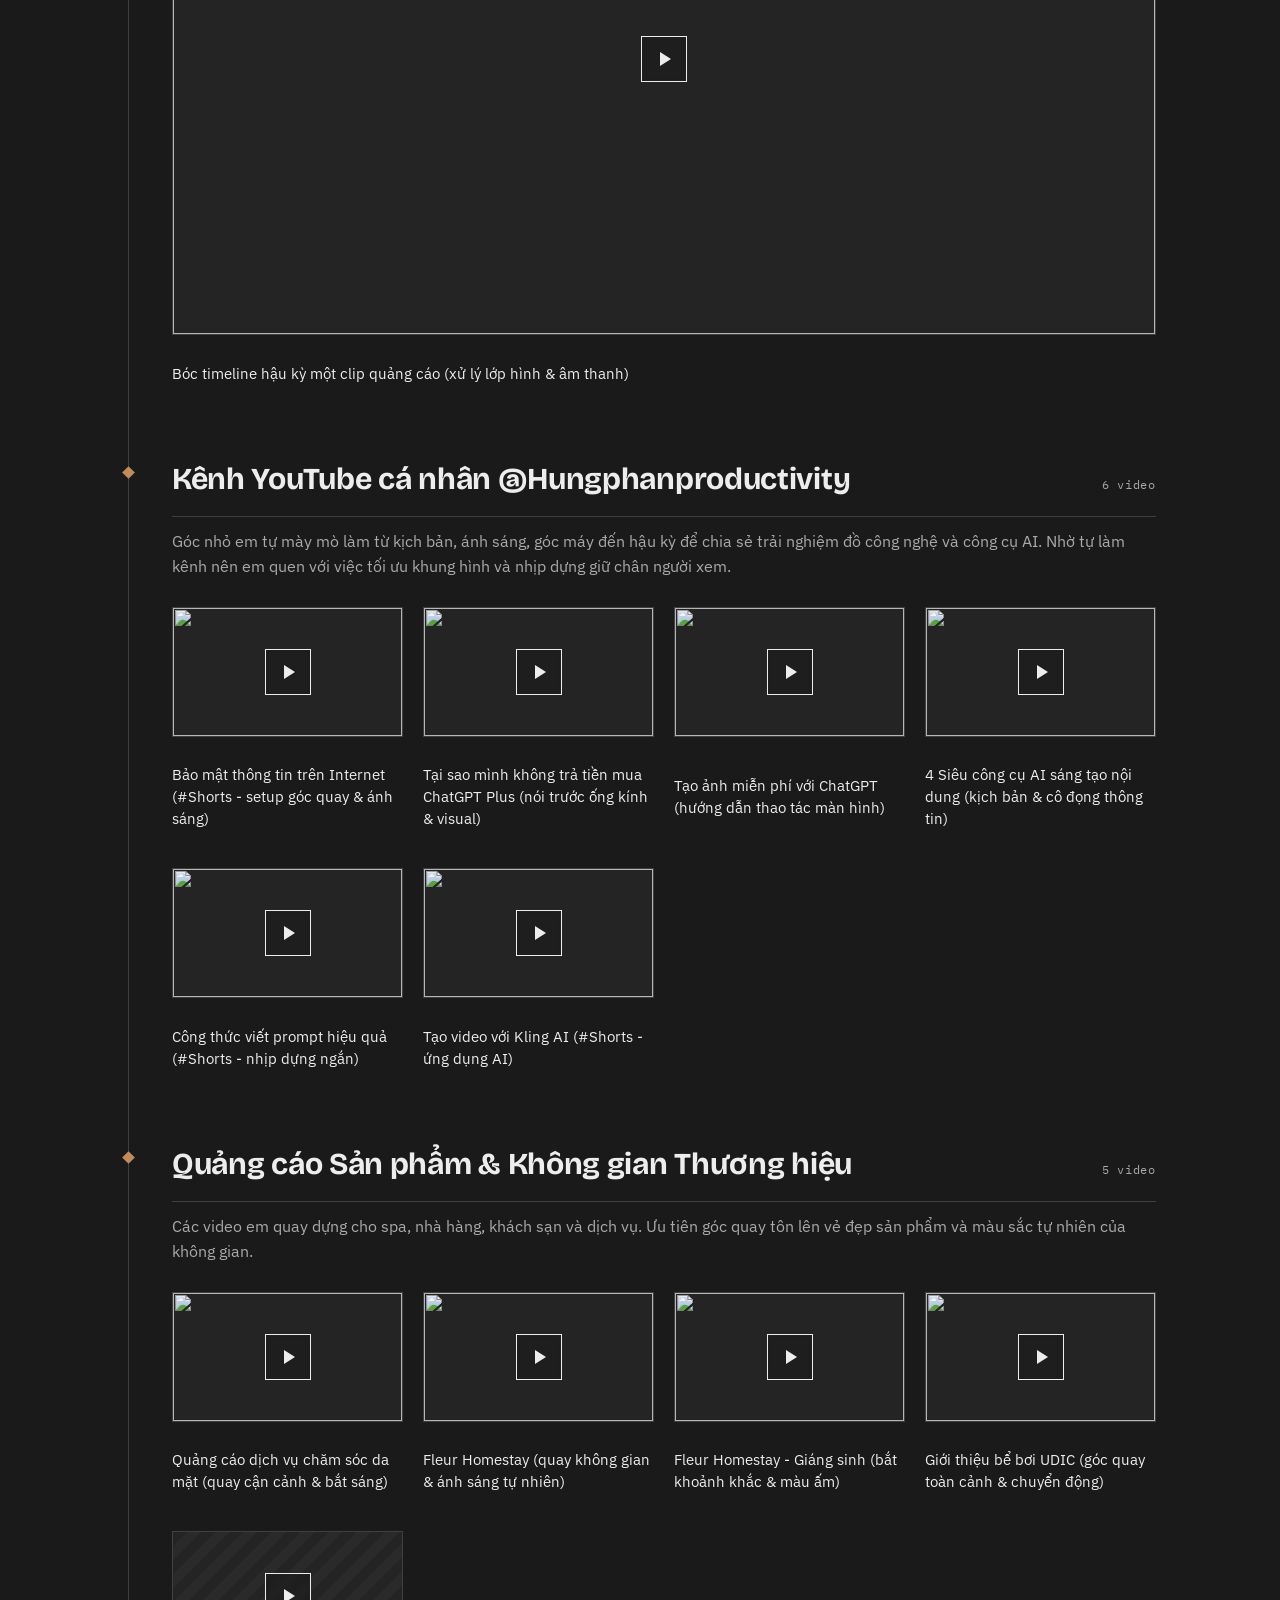
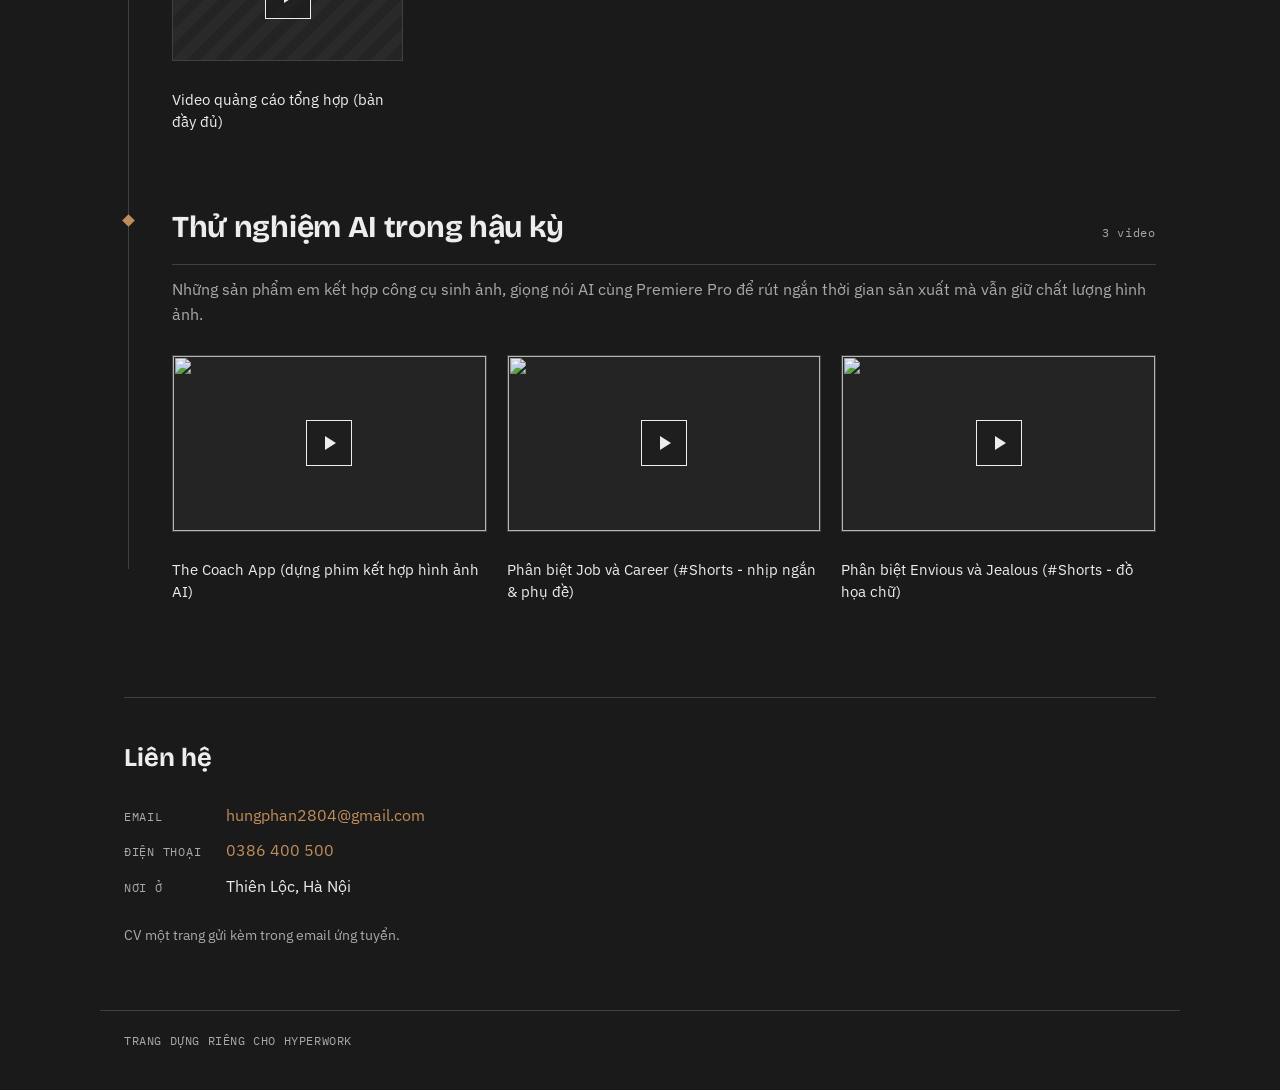
==== commit 9da68ffa: "[Gemini-Mac] Mo rong do rong max-width: 100% cho doan van mo dau va mo ta nhom de giao dien can doi" ====
--- a/hyperwork/index.html
+++ b/hyperwork/index.html
@@ -10,7 +10,7 @@
   <link rel="preconnect" href="https://fonts.googleapis.com" />
   <link rel="preconnect" href="https://fonts.gstatic.com" crossorigin />
   <link href="https://fonts.googleapis.com/css2?family=Bricolage+Grotesque:opsz,wght@12..96,500;12..96,700&family=IBM+Plex+Mono:wght@400;500&family=IBM+Plex+Sans:wght@400;500&display=swap" rel="stylesheet" />
-  <link rel="stylesheet" href="styles.css?v=20260818_5" />
+  <link rel="stylesheet" href="styles.css?v=20260818_6" />
 </head>
 <body>
 
@@ -50,8 +50,8 @@
   <span>Trang dựng riêng cho HyperWork</span>
 </footer>
 
-<script src="../data.js?v=20260818_5"></script>
-<script src="videos.js?v=20260818_5"></script>
-<script src="app.js?v=20260818_5"></script>
+<script src="../data.js?v=20260818_6"></script>
+<script src="videos.js?v=20260818_6"></script>
+<script src="app.js?v=20260818_6"></script>
 </body>
 </html>
--- a/hyperwork/styles.css
+++ b/hyperwork/styles.css
@@ -117,9 +117,11 @@
 }
 
 .dan {
-  max-width: 60ch;
-  color: var(--chu-mo);
-  margin: 0 0 3rem;
+  max-width: 100%;
+  font-size: 1.08rem;
+  line-height: 1.7;
+  color: var(--chu-mo);
+  margin: 0 0 2.5rem;
 }
 
 /* ---------- The video mo man ---------- */
@@ -131,7 +133,7 @@
   margin-top: 1rem;
   display: grid;
   gap: 0.35rem;
-  max-width: 56ch;
+  max-width: 100%;
 }
 .hero .hero-ten {
   font-family: var(--display);
@@ -211,9 +213,10 @@
 
 .nhom-mo-ta {
   color: var(--chu-mo);
-  max-width: 62ch;
+  max-width: 100%;
   margin: 0 0 1.75rem;
-  font-size: 0.95rem;
+  font-size: 0.98rem;
+  line-height: 1.6;
 }
 
 .luoi {
